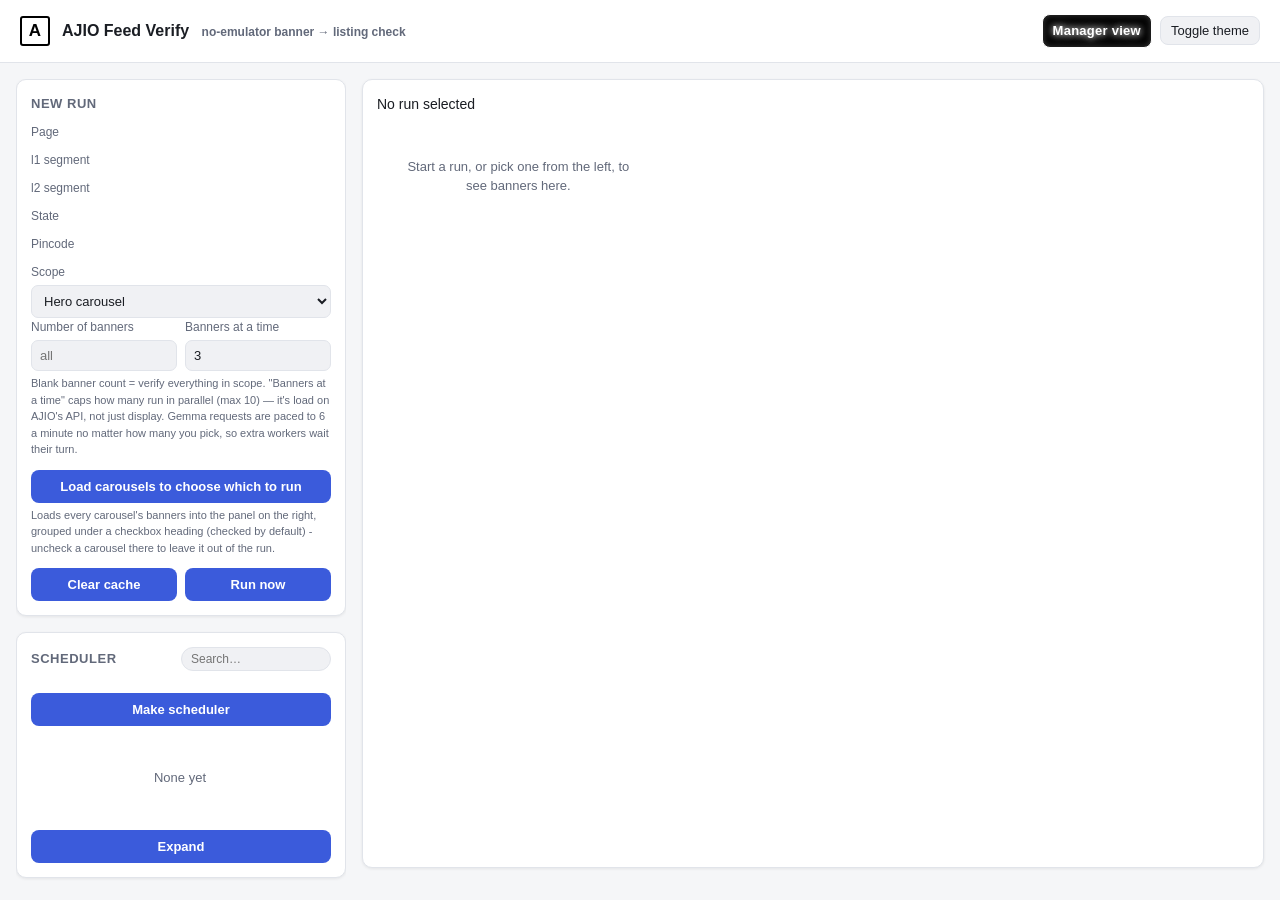
==== web/static/index.html @ 965ff5a1 "Second ponytail audit: drop selenium from requirements, finished-phase commands, unused JS and CSS" ====
<!doctype html>
<html lang="en">
<head>
<meta charset="utf-8">
<meta name="viewport" content="width=device-width, initial-scale=1">
<title>AJIO Feed Verify</title>
<link rel="icon" href="data:image/svg+xml,%3Csvg xmlns='http://www.w3.org/2000/svg' viewBox='0 0 32 32'%3E%3Crect x='1.5' y='1.5' width='29' height='29' fill='%23fff' stroke='%23000' stroke-width='3'/%3E%3Cpath d='M9 24 16 7l7 17M11.6 18.5h8.8' stroke='%23000' stroke-width='3' fill='none' stroke-linecap='square' stroke-linejoin='miter'/%3E%3C/svg%3E">
<style>
  :root {
    --bg: #f5f6f8; --surface: #ffffff; --surface-2: #f0f1f4; --border: #e1e4ea;
    --text: #1a1d23; --text-dim: #62697a; --accent: #3b5bdb; --accent-text: #ffffff;
    --pass-bg: #e6f6ea; --pass-border: #2f9e44; --pass-text: #1b7a2e;
    --fail-bg: #fdecec; --fail-border: #e03131; --fail-text: #c92a2a;
    --skipped-bg: #e7f5ff; --skipped-border: #339af0; --skipped-text: #1c7ed6;
    --inconclusive-bg: #fff9db; --inconclusive-border: #f08c00; --inconclusive-text: #966200;
    --pending-bg: #f1f3f5; --pending-border: #adb5bd; --pending-text: #495057;
    --processing-bg: #f2effc; --processing-border: #7048e8; --processing-text: #5f3dc4;
    --unavailable-bg: #eceff3; --unavailable-border: #7b8794; --unavailable-text: #3e4c59;   /* AJIO / the network didn't answer */
    --done-bg: #edf1ff; --done-border: #3b5bdb; --done-text: #364fc7;   /* a finished run: the same blue as the main buttons */
    --shadow: 0 1px 3px rgba(20,22,26,0.08);
  }
  @media (prefers-color-scheme: dark) {
    :root:not([data-theme="light"]) {
      color-scheme: dark;
      --bg: #14161a; --surface: #1b1e24; --surface-2: #22252c; --border: #2b2f38;
      --text: #e8eaed; --text-dim: #9aa1ad; --accent: #7c9eff; --accent-text: #0f1117;
      --pass-bg: rgba(47,158,68,0.16); --pass-border: #51cf66; --pass-text: #8ce99a;
      --fail-bg: rgba(224,49,49,0.16); --fail-border: #ff6b6b; --fail-text: #ffa8a8;
      --skipped-bg: rgba(51,154,240,0.16); --skipped-border: #4dabf7; --skipped-text: #a5d8ff;
      --inconclusive-bg: rgba(240,140,0,0.16); --inconclusive-border: #ffd43b; --inconclusive-text: #ffe066;
      --pending-bg: rgba(173,181,189,0.10); --pending-border: #4b5158; --pending-text: #ced4da;
      --processing-bg: rgba(112,72,232,0.18); --processing-border: #9775fa; --processing-text: #d0bfff;
      --unavailable-bg: rgba(138,150,163,0.16); --unavailable-border: #8a96a3; --unavailable-text: #c5ccd3;
      --done-bg: rgba(124,158,255,0.16); --done-border: #7c9eff; --done-text: #a5b8ff;
      --shadow: 0 1px 3px rgba(0,0,0,0.4);
    }
  }
  :root[data-theme="dark"] {
    color-scheme: dark;
    --bg: #14161a; --surface: #1b1e24; --surface-2: #22252c; --border: #2b2f38;
    --text: #e8eaed; --text-dim: #9aa1ad; --accent: #7c9eff; --accent-text: #0f1117;
    --pass-bg: rgba(47,158,68,0.16); --pass-border: #51cf66; --pass-text: #8ce99a;
    --fail-bg: rgba(224,49,49,0.16); --fail-border: #ff6b6b; --fail-text: #ffa8a8;
    --skipped-bg: rgba(51,154,240,0.16); --skipped-border: #4dabf7; --skipped-text: #a5d8ff;
    --inconclusive-bg: rgba(240,140,0,0.16); --inconclusive-border: #ffd43b; --inconclusive-text: #ffe066;
    --pending-bg: rgba(173,181,189,0.10); --pending-border: #4b5158; --pending-text: #ced4da;
    --processing-bg: rgba(112,72,232,0.18); --processing-border: #9775fa; --processing-text: #d0bfff;
    --unavailable-bg: rgba(138,150,163,0.16); --unavailable-border: #8a96a3; --unavailable-text: #c5ccd3;
    --done-bg: rgba(124,158,255,0.16); --done-border: #7c9eff; --done-text: #a5b8ff;
    --shadow: 0 1px 3px rgba(0,0,0,0.4);
  }
  * { box-sizing: border-box; }
  html, body { height: 100%; }
  body {
    margin: 0; background: var(--bg); color: var(--text);
    font: 14px/1.5 -apple-system, "Segoe UI", Roboto, Helvetica, Arial, sans-serif;
    display: flex; flex-direction: column; overflow: hidden;
  }
  header {
    display: flex; align-items: center; justify-content: space-between;
    padding: 14px 20px; border-bottom: 1px solid var(--border); background: var(--surface);
    flex: none;
  }
  header h1 { font-size: 16px; margin: 0; font-weight: 600; }
  .logo-mark {
    width: 30px; height: 30px; display: grid; place-items: center; flex: none; background: #fff; color: #000;
    border: 2px solid #000; border-radius: 3px; font-weight: 800; font-size: 17px; line-height: 1;
  }
  header .sub { color: var(--text-dim); font-size: 12px; margin-left: 8px; }
  .theme-btn {
    border: 1px solid var(--border); background: var(--surface-2); color: var(--text);
    border-radius: 8px; padding: 6px 10px; cursor: pointer; font-size: 13px;
  }
  .mgr-btn {
    text-decoration: none; background: #000; color: #fff; font-weight: 600; letter-spacing: .02em;
    border: 1px solid #fff; border-radius: 8px;
    text-shadow: 0 0 6px rgba(255,255,255,.95), 0 0 14px rgba(255,255,255,.6);
    box-shadow: 0 0 6px rgba(255,255,255,.75), 0 0 16px rgba(255,255,255,.35), inset 0 0 6px rgba(255,255,255,.25);
    transition: box-shadow .2s, text-shadow .2s;
  }
  .mgr-btn:hover {
    text-shadow: 0 0 8px #fff, 0 0 20px #fff;
    box-shadow: 0 0 10px #fff, 0 0 26px rgba(255,255,255,.6), inset 0 0 10px rgba(255,255,255,.35);
  }
  .layout {
    display: grid; grid-template-columns: 330px 1fr; gap: 16px; padding: 16px;
    align-items: stretch; flex: 1 1 auto; min-height: 0;
  }
  .layout > .sidebar, .layout > .main-panel { overflow-y: auto; min-height: 0; }
  @media (max-width: 860px) {
    .layout { grid-template-columns: 1fr; }
    body { height: auto; overflow: visible; }
    .layout, .layout > .sidebar, .layout > .main-panel { overflow: visible; height: auto; }
  }
  .panel {
    background: var(--surface); border: 1px solid var(--border); border-radius: 10px;
    padding: 14px; margin-bottom: 16px; box-shadow: var(--shadow);
  }
  .panel h2 { font-size: 13px; text-transform: uppercase; letter-spacing: .04em; color: var(--text-dim); margin: 0 0 10px; }
  label { display: block; font-size: 12px; color: var(--text-dim); margin: 10px 0 4px; }
  label:first-child { margin-top: 0; }
  select, input[type=number], input[type=text], input[type=date] {
    width: 100%; padding: 7px 8px; border-radius: 7px; border: 1px solid var(--border);
    background: var(--surface-2); color: var(--text); font-size: 13px;
  }
  .row2 { display: grid; grid-template-columns: 1fr 1fr; gap: 8px; }
  .hint { font-size: 11px; color: var(--text-dim); margin-top: 4px; }
  button.primary {
    width: 100%; margin-top: 12px; padding: 9px; border: none; border-radius: 8px;
    background: var(--accent); color: var(--accent-text); font-weight: 600; font-size: 13px; cursor: pointer;
  }
  button.primary:disabled { opacity: .5; cursor: default; }
  button.secondary {
    padding: 6px 10px; border: 1px solid var(--border); background: var(--surface-2); color: var(--text);
    border-radius: 7px; font-size: 12px; cursor: pointer;
  }
  button.danger { color: var(--fail-text); }
  .sched-item {
    border: 1px solid var(--border); border-radius: 7px; padding: 4px 6px 4px 9px; margin-bottom: 5px; background: var(--surface-2);
  }
  .sched-item .name { font-weight: 600; font-size: 12px; min-width: 0; overflow: hidden; text-overflow: ellipsis; white-space: nowrap; }
  .sched-item .top { display: flex; justify-content: space-between; align-items: center; gap: 6px; }
  .sched-item .meta { font-size: 10.5px; color: var(--text-dim); margin: 0; }
  .sched-item .sched-x { border: none; background: none; color: var(--text-dim); font-size: 16px; line-height: 1; cursor: pointer; padding: 0 5px; border-radius: 5px; margin-left: auto; }
  .sched-item .sched-x:hover { color: var(--fail-text); background: var(--fail-bg); }
  /* Scheduler: the sidebar block, and the in-page sub-window that takes over the main panel */
  .sched-title { cursor: pointer; display: flex; align-items: center; gap: 8px; }
  .sched-head { display: flex; align-items: center; justify-content: space-between; gap: 10px; margin-bottom: 10px; }
  .sched-head h2 { margin: 0; white-space: nowrap; }
  #sched-search { flex: 1 1 0; min-width: 0; max-width: 150px; width: auto; padding: 4px 9px; border-radius: 999px; font-size: 12px; }
  .sched-title:hover { color: var(--text); }
  .alert-badge {
    background: var(--fail-border); color: #fff; border-radius: 999px; font-size: 10px; font-weight: 700;
    padding: 1px 7px; text-transform: none; letter-spacing: 0;
  }
  .sched-scroll { max-height: 250px; overflow-y: auto; margin-top: 12px; padding-right: 2px; }
  button.wide { width: 100%; margin-top: 10px; }
  button.primary.inline { width: auto; margin-top: 0; padding: 6px 12px; }
  .dot { width: 8px; height: 8px; border-radius: 50%; display: inline-block; background: var(--pending-border); flex: none; }
  .dot.on { background: var(--pass-border); }
  .chip { font-size: 10px; padding: 1px 7px; border-radius: 5px; text-transform: uppercase; font-weight: 600; white-space: nowrap; }
  .main-panel.sched-open > .main-head, .main-panel.sched-open > .filter-row, .main-panel.sched-open > .grid { display: none !important; }
  #scheduler-view { display: none; }
  .main-panel.sched-open > #scheduler-view { display: block; }
  .sv-head { display: flex; align-items: center; gap: 8px; margin-bottom: 14px; flex-wrap: wrap; }
  .sv-title { font-size: 16px; font-weight: 600; margin-right: auto; }
  .sv-section { margin-bottom: 20px; }
  .range-row { display: flex; align-items: center; gap: 8px; flex-wrap: wrap; margin: 0 0 12px; font-size: 12px; color: var(--text-dim); }
  .range-row input[type=date] { width: 150px; }
  .range-row label { margin: 0; }
  .sv-section h3 {
    font-size: 12px; text-transform: uppercase; letter-spacing: .04em; color: var(--text-dim);
    margin: 0 0 8px; display: flex; align-items: center; gap: 8px;
  }
  .sv-section h3 .right { margin-left: auto; display: flex; gap: 6px; text-transform: none; letter-spacing: 0; }
  .sv-cards { display: grid; grid-template-columns: repeat(auto-fill, minmax(330px, 1fr)); gap: 12px; }
  .sv-card { border: 1px solid var(--border); border-radius: 10px; background: var(--surface-2); padding: 12px 14px; }
  .sv-card .card-head { display: flex; justify-content: space-between; align-items: center; gap: 8px; }
  .sv-card .name { font-weight: 600; }
  .kv { display: grid; grid-template-columns: 118px 1fr; gap: 3px 10px; font-size: 12px; margin: 10px 0; }
  .kv dt { color: var(--text-dim); }
  .kv dd { margin: 0; word-break: break-word; }
  .sv-actions-row { display: flex; gap: 6px; flex-wrap: wrap; margin-top: 10px; }
  .alert-item {
    border: 1px solid var(--border); border-left: 4px solid var(--fail-border); border-radius: 8px;
    padding: 8px 10px; background: var(--surface-2); margin-bottom: 6px; font-size: 12px;
  }
  .alert-item { position: relative; padding-right: 34px; }
  .alert-x {
    position: absolute; top: 4px; right: 6px; border: none; background: none; color: var(--text-dim);
    font-size: 18px; line-height: 1; cursor: pointer; padding: 2px 6px; border-radius: 5px;
  }
  .alert-x:hover { color: var(--fail-text); background: var(--fail-bg); }
  .alert-item.read { border-left-color: var(--pending-border); opacity: .75; }
  .alert-item.test { border-left-color: var(--skipped-border); }
  .alert-item .t { font-weight: 600; }
  .alert-item .when { color: var(--text-dim); font-size: 11px; }
  .alert-item pre { margin: 4px 0 0; white-space: pre-wrap; font: inherit; color: var(--text-dim); }
  .sv-table { width: 100%; border-collapse: collapse; font-size: 12px; }
  .sv-table th, .sv-table td { text-align: left; padding: 6px 8px; border-bottom: 1px solid var(--border); vertical-align: top; }
  .sv-table th { color: var(--text-dim); font-weight: 600; }
  .form-grid { display: grid; grid-template-columns: repeat(auto-fill, minmax(230px, 1fr)); gap: 2px 16px; max-width: 900px; }
  .form-grid .full { grid-column: 1 / -1; }
  .form-grid > div { margin-bottom: 8px; }
  .checkline { display: flex; align-items: center; gap: 8px; margin: 10px 0 0; font-size: 13px; color: var(--text); cursor: pointer; }
  .chip-list { display: flex; gap: 6px; flex-wrap: wrap; }
  .x-chip {
    display: inline-flex; align-items: center; gap: 4px; background: var(--surface); border: 1px solid var(--border);
    border-radius: 999px; padding: 2px 4px 2px 10px; font-size: 12px;
  }
  .x-chip button { border: none; background: none; cursor: pointer; color: var(--text-dim); font-size: 14px; line-height: 1; padding: 0 4px; }
  .car-list { display: flex; flex-direction: column; gap: 2px; max-height: 320px; overflow-y: auto; border: 1px solid var(--border); border-radius: 8px; padding: 6px; }
  .car-row { display: flex; align-items: center; gap: 10px; padding: 4px 6px; border-radius: 6px; font-size: 12px; cursor: pointer; margin: 0; color: var(--text); }
  .car-row:hover { background: var(--surface-2); }
  .car-row img { width: 56px; height: 32px; object-fit: cover; border-radius: 4px; background: var(--surface-2); }
  .car-row .n { margin-left: auto; color: var(--text-dim); white-space: nowrap; }
  .run-list { display: flex; flex-direction: column; gap: 6px; max-height: 220px; overflow-y: auto; }
  .run-item {
    display: flex; justify-content: space-between; align-items: center; gap: 8px;
    padding: 7px 9px; border-radius: 7px; border: 1px solid var(--border); background: var(--surface-2);
    cursor: pointer; font-size: 12px;
  }
  .run-item.active { border-color: var(--accent); }
  .run-item .status { font-size: 10px; padding: 1px 6px; border-radius: 5px; text-transform: uppercase; }
  .run-item .dismiss {
    border: none; background: none; color: var(--text-dim); font-size: 14px; line-height: 1;
    cursor: pointer; padding: 2px 4px; border-radius: 4px; flex-shrink: 0;
  }
  .run-item .dismiss:hover { color: var(--fail-text); background: var(--fail-bg); }
  .status-running { background: var(--skipped-bg); color: var(--skipped-text); }
  .status-done { background: var(--pass-bg); color: var(--pass-text); }
  .status-failed { background: var(--fail-bg); color: var(--fail-text); }
  .status-cancelled { background: var(--pending-bg); color: var(--pending-text); }
  .status-skipped { background: var(--inconclusive-bg); color: var(--inconclusive-text); }
  .status-error { background: var(--fail-bg); color: var(--fail-text); }
  .main-head { display: flex; justify-content: space-between; align-items: center; margin-bottom: 12px; flex-wrap: wrap; gap: 8px; }
  .main-head .counts { display: flex; gap: 6px; flex-wrap: wrap; }
  .count-chip { font-size: 11px; padding: 3px 8px; border-radius: 999px; font-weight: 600; }
  .filter-row { display: flex; align-items: center; gap: 8px; flex-wrap: wrap; margin-bottom: 12px; }
  .filter-hint { font-size: 12px; color: var(--text-dim); }
  #status-filters .count-chip { cursor: pointer; opacity: .45; border: 2px solid transparent; }
  #status-filters .count-chip.active { opacity: 1; border-color: currentColor; }
  #carousel-filter { border: 1px solid var(--border); background: var(--surface-2); color: var(--text);
    border-radius: 8px; padding: 4px 8px; font-size: 12px; }
  .show-hidden-toggle { display: flex; align-items: center; gap: 5px; font-size: 12px; color: var(--text-dim); cursor: pointer; }
  .show-hidden-toggle input { cursor: pointer; }
  .grid {
    display: grid; grid-template-columns: repeat(auto-fill, minmax(220px, 1fr)); gap: 12px;
  }
  .card {
    border: 2px solid var(--border); border-radius: 10px; overflow: hidden; background: var(--surface);
    display: flex; flex-direction: column; transition: border-color .15s; position: relative;
  }
  .corner-tags {
    position: absolute; top: 6px; right: 6px; z-index: 2; display: flex; gap: 4px;
  }
  .corner-tags span {
    font-size: 10px; font-weight: 700; letter-spacing: .03em; padding: 2px 6px;
    border-radius: 5px; box-shadow: var(--shadow);
  }
  .mu-tag { background: var(--accent); color: var(--accent-text); }
  .hidden-tag { background: #6b7280; color: #ffffff; }
  .skip-btn {
    position: absolute; bottom: 6px; right: 6px; z-index: 3;
    font-size: 10px; padding: 3px 8px; border-radius: 5px; border: none; cursor: pointer;
    background: rgba(0,0,0,.65); color: #fff;
  }
  .skip-btn:hover { background: rgba(0,0,0,.8); }
  .skip-btn:disabled { opacity: .6; cursor: default; }
  /* what a banner in progress is doing right now (one or two words), bottom left of its card */
  .activity-tag {
    position: absolute; left: 8px; bottom: 8px; z-index: 3; display: inline-flex; align-items: center; gap: 6px;
    font-size: 11px; font-weight: 600; padding: 3px 10px 3px 8px; border-radius: 999px;
    background: var(--surface); color: var(--processing-text); border: 1px solid var(--processing-border);
    box-shadow: var(--shadow);
  }
  .activity-tag .dot-live {
    width: 7px; height: 7px; border-radius: 50%; background: var(--processing-border); animation: activity-blink 1s ease-in-out infinite;
  }
  @keyframes activity-blink { 0%, 100% { opacity: .25; } 50% { opacity: 1; } }
  .card.PROCESSING .body { padding-bottom: 40px; }
  .card.skip-requested { opacity: .5; filter: grayscale(85%); }
  .card.skip-requested .skip-btn { opacity: 1; filter: none; }
  .carousel-heading {
    grid-column: 1 / -1; padding: 8px 10px; margin-top: 6px; border-radius: 8px;
    background: var(--surface-2); border: 1px solid var(--border); font-size: 13px;
  }
  .carousel-heading:first-child { margin-top: 0; }
  .carousel-heading label { display: flex; align-items: center; gap: 8px; cursor: pointer; }
  .carousel-heading .count { color: var(--text-dim); font-weight: 400; margin-left: auto; }
  .carousel-bar { display: flex; align-items: center; gap: 8px; }
  .carousel-bar-btns { margin-left: auto; display: flex; gap: 6px; }
  .carousel-heading.unchecked { opacity: .5; }
  .preview-card .body { padding: 8px; gap: 4px; display: flex; flex-direction: column; }
  .card.PASS { border-color: var(--pass-border); background: var(--pass-bg); }
  .card.FAIL { border-color: var(--fail-border); background: var(--fail-bg); }
  .card.SKIPPED { border-color: var(--skipped-border); background: var(--skipped-bg); }
  .card.INCONCLUSIVE { border-color: var(--inconclusive-border); background: var(--inconclusive-bg); }
  .card.PENDING { border-color: var(--pending-border); background: var(--pending-bg); }
  .card.DONE { border-color: var(--done-border); background: var(--done-bg); }
  .card.UNAVAILABLE { border: 2px dashed var(--unavailable-border); background: var(--unavailable-bg); }
  .card.PROCESSING { border-color: var(--processing-border); background: var(--processing-bg); animation: processing-pulse 1.6s ease-in-out infinite; }
  @keyframes processing-pulse { 0%, 100% { box-shadow: 0 0 0 0 transparent; } 50% { box-shadow: 0 0 0 3px var(--processing-border); } }
  .card img {
    width: 100%; height: auto; cursor: zoom-in; display: block; background: var(--surface-2);
  }
  .card .body { padding: 8px 10px 10px; flex: 1; }
  .card .badge-row { display: flex; justify-content: space-between; align-items: center; margin-bottom: 6px; }
  .carousel-label { font-size: 11px; color: var(--text-dim); white-space: nowrap; }
  .card .result-badge { font-size: 10px; font-weight: 700; letter-spacing: .03em; text-transform: uppercase; }
  .card .result-badge.PASS { color: var(--pass-text); }
  .card .result-badge.FAIL { color: var(--fail-text); }
  .card .result-badge.SKIPPED { color: var(--skipped-text); }
  .card .result-badge.INCONCLUSIVE { color: var(--inconclusive-text); }
  .card .result-badge.PENDING { color: var(--pending-text); }
  .card .result-badge.PROCESSING { color: var(--processing-text); }
  .card .result-badge.DONE { color: var(--done-text); }
  .card .result-badge.UNAVAILABLE { color: var(--unavailable-text); }
  .card .alt { font-size: 12px; margin: 0 0 4px; }
  .card .dest { font-size: 11px; color: var(--text-dim); word-break: break-all; margin: 0 0 4px; }
  .card .dest a, #modal-detail dd a, .hotspot-block dd a { color: var(--accent); word-break: break-all; }
  .card .reason { font-size: 11px; color: var(--text-dim); margin-top: 6px; }
  .reason-label { font-weight: 700; color: var(--text); }
  .card .tags { display: flex; gap: 4px; flex-wrap: wrap; margin-top: 6px; }
  .card .retry-btn { margin-top: 8px; width: 100%; font-size: 11px; padding: 5px 8px; }
  .tag { font-size: 10px; background: var(--surface-2); border: 1px solid var(--border); padding: 1px 5px; border-radius: 5px; }
  .empty { color: var(--text-dim); font-size: 13px; padding: 30px; text-align: center; }
  #modal-overlay {
    position: fixed; inset: 0; background: rgba(0,0,0,.7); display: none; align-items: flex-start;
    justify-content: center; z-index: 100; padding: 30px; gap: 16px; overflow: auto;
  }
  #modal-overlay.open { display: flex; }
  #modal-main { display: flex; flex-direction: column; gap: 12px; flex: none; margin: auto 0; }
  #modal-img { max-width: min(78vw, 700px); max-height: 70vh; border-radius: 8px; display: block; }
  #modal-detail {
    background: var(--surface); color: var(--text); border-radius: 10px; padding: 14px 16px;
    max-width: min(78vw, 700px); max-height: 22vh; overflow-y: auto; font-size: 12px;
  }
  #modal-detail dt { color: var(--text-dim); margin-top: 6px; }
  #modal-detail dd { margin: 0 0 2px; }
  #modal-hotspots {
    display: flex; flex-direction: column; gap: 10px; max-height: calc(70vh + 22vh + 12px);
    overflow-y: auto; flex: none; margin: auto 0;
  }
  .hotspot-block {
    background: var(--surface); color: var(--text); border-radius: 10px; padding: 10px 12px;
    width: 240px; border: 2px solid var(--border);
  }
  .hotspot-block.PASS { border-color: var(--pass-border); }
  .hotspot-block.FAIL { border-color: var(--fail-border); }
  .hotspot-block.SKIPPED { border-color: var(--skipped-border); }
  .hotspot-block.INCONCLUSIVE { border-color: var(--inconclusive-border); }
  .hotspot-block.UNAVAILABLE { border-color: var(--unavailable-border); }
  .hotspot-block img { max-width: 100%; max-height: 130px; border-radius: 6px; display: block; margin-bottom: 6px; object-fit: cover; }
  .hotspot-block .hs-title { font-size: 11px; font-weight: 700; margin-bottom: 4px; }
  .hotspot-block dt { color: var(--text-dim); font-size: 10px; margin-top: 4px; }
  .hotspot-block dd { margin: 0 0 2px; font-size: 11px; word-break: break-word; }
  #modal-close {
    position: absolute; top: 18px; right: 24px; background: none; border: none; color: #fff;
    font-size: 26px; cursor: pointer; line-height: 1;
  }

  /* Multi-select widgets (l1 / l2 toggle buttons, state dropdown with checkmarks, pincode chips) */
  .tgl-group { display: flex; flex-wrap: wrap; gap: 6px; }
  .tgl {
    padding: 6px 12px; border-radius: 999px; border: 1px solid var(--border); background: var(--surface-2);
    color: var(--text); font-size: 12px; cursor: pointer;
  }
  .tgl:hover { border-color: var(--accent); }
  .tgl.on { background: var(--accent); border-color: var(--accent); color: var(--accent-text); font-weight: 600; }
  /* Page picker: colour says what kind of page it is (home black, premium gold, non-premium white); the ring + tick say it is chosen */
  .pg-group { display: flex; flex-direction: column; gap: 8px; }
  .pg-row { display: flex; flex-wrap: nowrap; gap: 4px; }   /* the sidebar is narrow: a row never wraps, its buttons just shrink */
  .pgb { flex: 1 1 auto; min-width: 0; white-space: nowrap; padding: 5px 5px; border-radius: 999px; border: 1px solid #000; font-size: 11px; font-weight: 600; cursor: pointer; }
  .pgb:hover { filter: brightness(.92); }
  .pgb.home { background: #000; color: #fff; }
  .pgb.premium { background: #d4af37; color: #000; }
  .pgb.standard { background: #fff; color: #000; }
  .pgb.on { box-shadow: 0 0 0 2px var(--surface), 0 0 0 4px var(--accent); }
  .pgb.on::before { content: "\2713"; margin-right: 2px; font-size: 10px; }
  .dim-axis { opacity: .4; pointer-events: none; }
  .ms { position: relative; }
  .ms-btn {
    width: 100%; display: flex; justify-content: space-between; align-items: center; gap: 8px; text-align: left;
    padding: 7px 8px; border-radius: 7px; border: 1px solid var(--border); background: var(--surface-2);
    color: var(--text); font-size: 13px; cursor: pointer;
  }
  .ms-btn .dim { color: var(--text-dim); }
  .ms-pop {
    position: absolute; z-index: 40; left: 0; right: 0; top: calc(100% + 4px); background: var(--surface);
    border: 1px solid var(--border); border-radius: 8px; box-shadow: 0 8px 24px rgba(0,0,0,.28); padding: 8px;
  }
  .ms-pop[hidden] { display: none; }
  .ms-list { max-height: 220px; overflow-y: auto; margin: 6px 0; }
  .ms-opt { display: flex; align-items: center; gap: 8px; padding: 5px 6px; border-radius: 6px; font-size: 12px; cursor: pointer; }
  .ms-opt:hover, .ms-opt.active { background: var(--surface-2); }
  .ms-opt .ck {
    width: 16px; height: 16px; border: 1px solid var(--border); border-radius: 4px; flex: none;
    display: inline-flex; align-items: center; justify-content: center; font-size: 12px; line-height: 1; color: transparent;
  }
  .ms-opt.sel .ck { background: var(--accent); border-color: var(--accent); color: var(--accent-text); }
  .ms-empty { padding: 8px 6px; font-size: 12px; color: var(--text-dim); }
  .ms-foot { display: flex; align-items: center; gap: 6px; }
  .ms-foot .ms-count { margin-right: auto; font-size: 11px; color: var(--text-dim); }
  .ms-chips { margin-top: 6px; }
  .tag-input {
    display: flex; flex-wrap: wrap; gap: 6px; align-items: center; padding: 5px 6px; cursor: text;
    border: 1px solid var(--border); border-radius: 7px; background: var(--surface-2);
  }
  .tag-input:focus-within { border-color: var(--accent); }
  .tag-input input[type=text] { flex: 1 1 120px; width: auto; min-width: 120px; border: none; background: transparent; padding: 3px 2px; outline: none; }
  .pin-msg { color: var(--fail-text); }
  .combo-hint { font-size: 12px; margin-top: 8px; color: var(--text-dim); }
  .combo-hint.over { color: var(--fail-text); font-weight: 600; }
  #flash { position: fixed; right: 18px; bottom: 18px; display: flex; flex-direction: column; gap: 8px; z-index: 200; }
  .flash-item {
    background: var(--text); color: var(--bg); padding: 9px 14px; border-radius: 8px; font-size: 13px;
    max-width: 380px; box-shadow: 0 4px 14px rgba(0,0,0,.35);
  }

  /* Scheduler pages: schedule cards and run cards reuse the banner .card look */
  .sched-item { cursor: pointer; }
  .sched-item:hover { border-color: var(--accent); }
  .sv-cards .card { cursor: pointer; }
  .sv-cards .card:hover { box-shadow: 0 0 0 2px var(--accent); }
  .sv-cards .card .name { font-weight: 600; font-size: 14px; }
  .sv-cards .card .sv-actions-row { margin-top: 10px; }
  .unread-tag { background: var(--fail-border); color: #fff; }
  .fchip {
    font-size: 12px; padding: 4px 11px; border-radius: 999px; border: 1px solid var(--border); background: var(--surface-2);
    color: var(--text); cursor: pointer;
  }
  .fchip.on { background: var(--accent); border-color: var(--accent); color: var(--accent-text); font-weight: 600; }
  .sv-summary { display: flex; flex-wrap: wrap; gap: 6px 16px; font-size: 12px; color: var(--text-dim); margin-bottom: 14px; }
  .sv-summary b { color: var(--text); }
  details.sv-section > summary { cursor: pointer; font-size: 12px; text-transform: uppercase; letter-spacing: .04em; color: var(--text-dim); margin-bottom: 8px; }
  .fire-heading {
    display: flex; align-items: center; gap: 10px; flex-wrap: wrap; margin: 16px 0 8px; padding: 6px 10px;
    border-radius: 8px; background: var(--surface-2); border: 1px solid var(--border); font-size: 12px;
  }
  .fire-heading .n { color: var(--text-dim); margin-left: auto; }
  .sv-cards + .fire-heading { margin-top: 18px; }
  .tally { display: flex; gap: 4px; flex-wrap: wrap; margin: 6px 0; align-items: center; }
  .tags { display: flex; gap: 4px; flex-wrap: wrap; align-items: center; }
  .sched-card .tags, .run-card .tags { margin-top: 4px; }
  .start-row { display: flex; align-items: center; gap: 8px; flex-wrap: wrap; }
  .start-row input[type=date] { width: 160px; }
  .start-row input[type=text] { width: 54px; text-align: center; }
  .start-row select { width: 72px; }
  .back-btn { margin-right: 8px; }
</style>
</head>
<body>
<header>
  <div style="display:flex;align-items:center;gap:12px"><span class="logo-mark" aria-hidden="true">A</span><h1>AJIO Feed Verify <span class="sub">no-emulator banner &rarr; listing check</span></h1></div>
  <div style="display:flex;gap:8px;align-items:center">
    <a class="theme-btn mgr-btn" href="/manager/" title="The newer view of the same data">Manager view</a>
    <button class="theme-btn" id="theme-toggle">Toggle theme</button>
  </div>
</header>

<div class="layout">
  <div class="sidebar">
    <div class="panel">
      <h2>New run</h2>
      <label>Page</label>
      <div id="run-page"></div>
      <label>l1 segment</label>
      <div id="run-l1"></div>
      <label>l2 segment</label>
      <div id="run-l2"></div>

      <label>State</label>
      <div id="run-state"></div>

      <label>Pincode</label>
      <div id="run-pincode"></div>
      <div class="combo-hint" id="run-combos"></div>

      <label for="scope">Scope</label>
      <select id="scope">
        <option value="hero">Hero carousel</option>
        <option value="all">All banners on the feed</option>
      </select>

      <div class="row2">
        <div>
          <label for="limit">Number of banners</label>
          <input type="number" id="limit" min="1" placeholder="all">
        </div>
        <div>
          <label for="workers">Banners at a time</label>
          <input type="number" id="workers" min="1" max="10" value="3">
        </div>
      </div>
      <div class="hint">Blank banner count = verify everything in scope. "Banners at a time" caps how many run in parallel (max 10) — it's load on AJIO's API, not just display. Gemma requests are paced to 6 a minute no matter how many you pick, so extra workers wait their turn.</div>

      <button class="primary" id="load-carousels-btn">Load carousels to choose which to run</button>
      <div class="hint">Loads every carousel's banners into the panel on the right, grouped under a checkbox heading (checked by default) - uncheck a carousel there to leave it out of the run.</div>

      <div class="row2">
        <button class="primary" id="clear-cache-btn">Clear cache</button>
        <button class="primary" id="run-btn">Run now</button>
      </div>
    </div>

    <div class="panel" id="scheduler-panel">
      <div class="sched-head">
        <h2 class="sched-title" id="sched-open" role="button" tabindex="0" title="Open the scheduler in the main window">
          Scheduler <span class="alert-badge" id="sched-alert-badge" style="display:none"></span>
        </h2>
        <input type="text" id="sched-search" placeholder="Search…" autocomplete="off" spellcheck="false"
               aria-label="Search schedulers" title="Filter the list by name, l1/l2, state, pincode or status">
      </div>
      <button class="primary" id="sched-make-btn">Make scheduler</button>
      <div class="sched-scroll" id="sched-list"><div class="empty">None yet</div></div>
      <button class="primary" id="sched-expand-btn">Expand</button>
    </div>

    <div class="panel">
      <h2>Recent runs</h2>
      <div class="run-list" id="run-list"><div class="empty">None yet</div></div>
    </div>
  </div>

  <div class="panel main-panel">
    <div class="main-head">
      <button class="secondary back-btn" id="back-runs-btn" style="display:none">&larr; All runs</button>
      <button class="secondary back-btn" id="back-sched-btn" style="display:none"></button>
      <div id="run-title">No run selected</div>
      <div class="counts" id="run-counts"></div>
      <button class="secondary" id="export-btn" style="display:none" disabled>Download Excel</button>
      <button class="secondary danger" id="cancel-btn" style="display:none">Cancel run</button>
    </div>
    <div class="filter-row" id="filter-row" style="display:none">
      <span class="filter-hint">Filter:</span>
      <div class="counts" id="status-filters"></div>
      <select id="carousel-filter"><option value="">All carousels</option></select>
      <button class="secondary" id="clear-filters-btn" style="display:none">Clear filters</button>
      <label class="show-hidden-toggle">
        <input type="checkbox" id="show-hidden-toggle">
        Show hidden / out-of-schedule banners
      </label>
    </div>
    <div class="grid" id="grid"><div class="empty">Start a run, or pick one from the left, to see banners here.</div></div>

    <div id="scheduler-view">
      <div class="sv-head">
        <div class="sv-title" id="sv-title">Scheduler</div>
        <div id="sv-actions" style="display:flex;gap:6px;flex-wrap:wrap"></div>
        <button class="secondary" id="sv-close">Close</button>
      </div>
      <div id="sv-body"></div>
    </div>
  </div>
</div>

<div id="modal-overlay">
  <button id="modal-close">&times;</button>
  <div id="modal-main">
    <img id="modal-img" alt="">
    <dl id="modal-detail"></dl>
  </div>
  <div id="modal-hotspots"></div>
</div>

<script>
const API = "";
let meta = null;
let currentRunId = null;
let currentBanners = new Map();
let statusFilter = new Set();   // empty = no status filter (show all)
let carouselFilter = "";        // "" = no carousel filter (show all)
let showHidden = false;         // false = banners the CMS marked hidden, or outside their schedule window at fetch time, stay out of the grid
let evtSource = null;
let pickerShowing = false;      // true while the main panel shows the list of runs to choose from (nothing selected)
let lastRuns = [];              // the last GET /api/runs, for that list
// PASS keeps the bare "P" (most common, shortest); PENDING/PROCESSING get 2 letters instead since
// they'd otherwise collide with it and with each other.
const STATUS_ABBR = { PASS: "P", FAIL: "F", SKIPPED: "S", INCONCLUSIVE: "I", UNAVAILABLE: "U", PROCESSING: "Pr", PENDING: "Pe" };
// FAIL and INCONCLUSIVE both mean the same thing to a viewer: this one wasn't auto-resolved, a
// human needs to look. Spelled out wherever the full status is shown (not in the compact sidebar
// tally, which uses STATUS_ABBR instead).
const STATUS_LABEL = {
  FAIL: "FAIL - human verification needed",
  UNAVAILABLE: "UNAVAILABLE - not a banner problem",
  INCONCLUSIVE: "INCONCLUSIVE - human verification needed",
};
function statusLabel(status) { return STATUS_LABEL[status] || status; }

// A banner still cycling through automatic retries is sent over as result="PROCESSING" with
// try_number/max_tries attached (see web/runner.py's run_view) - show which attempt it's on instead
// of a bare "PROCESSING" that gives no sense of progress or of the retry_pause gaps between rounds.
function processingLabel(b) {
  return b.result === "PROCESSING" && b.max_tries ? `PROCESSING ${b.try_number}/${b.max_tries} TRIES` : statusLabel(b.result);
}

// ---- theme ----------------------------------------------------------------
function applyTheme(t) {
  if (t) document.documentElement.setAttribute("data-theme", t);
  else document.documentElement.removeAttribute("data-theme");
}
(function initTheme() {
  let saved = null;
  try { saved = localStorage.getItem("theme"); } catch (e) {}
  applyTheme(saved);
})();
document.getElementById("theme-toggle").addEventListener("click", () => {
  const cur = document.documentElement.getAttribute("data-theme") ||
    (window.matchMedia("(prefers-color-scheme: dark)").matches ? "dark" : "light");
  const next = cur === "dark" ? "light" : "dark";
  applyTheme(next);
  try { localStorage.setItem("theme", next); } catch (e) {}
});

// ---- helpers ----------------------------------------------------------------
async function api(path, opts) {
  const res = await fetch(API + path, opts);
  if (!res.ok) throw new Error((await res.text()) || res.statusText);
  return res.status === 204 ? null : res.json();
}
function fmtTime(iso) {
  if (!iso) return "";
  try { return new Date(iso).toLocaleString(); } catch (e) { return iso; }
}

// ---- multi-select widgets ----------------------------------------------------------------
// l1 / l2 are toggle buttons, state is a dropdown with checkmarks, pincode is a type-and-Enter chip box.
// Each takes an element to fill, returns { get, set }, and calls onChange after a user edit. The New run
// panel and the scheduler form build the same four through makeAxes below.
function wEsc(s) {
  return String(s).replace(/[&<>"']/g, c => ({ "&": "&amp;", "<": "&lt;", ">": "&gt;", '"': "&quot;", "'": "&#39;" }[c]));
}

function makeToggleGroup(root, options, selected, onChange) {
  let chosen = [];
  root.className = "tgl-group";
  root.setAttribute("role", "group");
  root.innerHTML = options.map(o => `<button type="button" class="tgl" data-v="${wEsc(o)}">${wEsc(o)}</button>`).join("");
  const buttons = [...root.querySelectorAll(".tgl")];
  function paint() {
    for (const b of buttons) {
      const on = chosen.includes(b.dataset.v);
      b.classList.toggle("on", on);
      b.setAttribute("aria-pressed", on);
    }
  }
  function set(list) {
    chosen = options.filter(o => list.includes(o));
    if (!chosen.length && options.length) chosen = [options[0]];   // never empty: there's no sensible run with no l1/l2
    paint();
  }
  root.addEventListener("click", ev => {
    const b = ev.target.closest(".tgl");
    if (!b) return;
    const v = b.dataset.v;
    if (chosen.includes(v)) {
      if (chosen.length === 1) return;                              // keep at least one
      chosen = chosen.filter(x => x !== v);
    } else {
      chosen = options.filter(o => o === v || chosen.includes(o));
    }
    paint();
    if (onChange) onChange();
  });
  set(selected);
  return { get: () => chosen.slice(), set };
}

// The page picker: one button per app page, home + premium pages on the first line, non-premium under them.
// Like the l1/l2 buttons it is multi-select and never empty.
function makePageGroup(root, options, selected, onChange) {
  let chosen = [];
  const btn = o => `<button type="button" class="pgb ${wEsc(o.tier)}" data-v="${wEsc(o.id)}">${wEsc(o.label)}</button>`;
  root.className = "pg-group";
  root.setAttribute("role", "group");
  root.innerHTML = `<div class="pg-row">${options.filter(o => o.tier !== "standard").map(btn).join("")}</div>` +
                   `<div class="pg-row">${options.filter(o => o.tier === "standard").map(btn).join("")}</div>`;
  const ids = options.map(o => o.id);
  const buttons = [...root.querySelectorAll(".pgb")];
  function paint() {
    for (const b of buttons) {
      const on = chosen.includes(b.dataset.v);
      b.classList.toggle("on", on);
      b.setAttribute("aria-pressed", on);
    }
  }
  function set(list) {
    chosen = ids.filter(id => list.includes(id));
    if (!chosen.length && ids.length) chosen = [ids[0]];
    paint();
  }
  root.addEventListener("click", ev => {
    const b = ev.target.closest(".pgb");
    if (!b) return;
    const v = b.dataset.v;
    if (chosen.includes(v)) {
      if (chosen.length === 1) return;
      chosen = chosen.filter(x => x !== v);
    } else {
      chosen = ids.filter(id => id === v || chosen.includes(id));
    }
    paint();
    if (onChange) onChange();
  });
  set(selected);
  return { get: () => chosen.slice(), set };
}

function pageLabel(id) {
  const p = ((typeof meta !== "undefined" && meta && meta.page_options) || []).find(x => x.id === id);
  return p ? p.label : id;
}
// What a run (or a schedule) checks, in words: the l1/l2 feed for home, the page's name for any other page.
function runWhat(r) { return (r.page || "home") === "home" ? `${r.l1}/${r.l2}` : pageLabel(r.page); }

const openPickers = new Set();
document.addEventListener("mousedown", ev => { for (const p of [...openPickers]) if (!p.root.contains(ev.target)) p.close(); });

function makeStatePicker(root, options, selected, onChange, defaultValue) {
  let chosen = [];
  let query = "";
  let active = 0;
  root.className = "ms";
  root.innerHTML = `
    <button type="button" class="ms-btn" aria-haspopup="listbox" aria-expanded="false"><span class="ms-label"></span><span>&#9662;</span></button>
    <div class="ms-pop" hidden>
      <input type="text" class="ms-search" placeholder="Type to filter…" autocomplete="off" aria-label="Filter states">
      <div class="ms-list" role="listbox" aria-multiselectable="true"></div>
      <div class="ms-foot"><span class="ms-count"></span>
        <button type="button" class="secondary ms-clear">Clear</button><button type="button" class="secondary ms-done">Done</button></div>
    </div>
    <div class="chip-list ms-chips"></div>`;
  const btn = root.querySelector(".ms-btn"), pop = root.querySelector(".ms-pop"), search = root.querySelector(".ms-search");
  const list = root.querySelector(".ms-list"), chips = root.querySelector(".ms-chips");
  const self = { root, close };

  const visible = () => options.filter(o => o.toLowerCase().includes(query));
  function paint() {
    const label = root.querySelector(".ms-label");
    label.innerHTML = chosen.length === 0 ? `<span class="dim">Select states… (blank = ${wEsc(defaultValue)})</span>`
      : chosen.length === 1 ? wEsc(chosen[0]) : `${chosen.length} states selected`;
    chips.innerHTML = chosen.map(v => `<span class="x-chip">${wEsc(v)}<button type="button" data-remove="${wEsc(v)}" title="Remove">&times;</button></span>`).join("");
    root.querySelector(".ms-count").textContent = `${chosen.length} selected`;
    const rows = visible();
    if (active >= rows.length) active = Math.max(0, rows.length - 1);
    list.innerHTML = rows.length ? rows.map((o, i) => `
      <div class="ms-opt${chosen.includes(o) ? " sel" : ""}${i === active ? " active" : ""}" role="option" aria-selected="${chosen.includes(o)}" data-v="${wEsc(o)}">
        <span class="ck">&#10003;</span><span>${wEsc(o)}</span></div>`).join("") : '<div class="ms-empty">No state matches.</div>';
  }
  function toggle(v) {
    chosen = chosen.includes(v) ? chosen.filter(x => x !== v) : [...chosen, v];
    paint();
    if (onChange) onChange();
  }
  function open() {
    pop.hidden = false;
    btn.setAttribute("aria-expanded", "true");
    openPickers.add(self);
    query = ""; search.value = ""; active = 0;
    paint();
    search.focus();
  }
  function close() {
    pop.hidden = true;
    btn.setAttribute("aria-expanded", "false");
    openPickers.delete(self);
  }
  btn.addEventListener("click", () => (pop.hidden ? open() : close()));
  search.addEventListener("input", () => { query = search.value.trim().toLowerCase(); active = 0; paint(); });
  search.addEventListener("keydown", ev => {
    const rows = visible();
    if (ev.key === "ArrowDown") { ev.preventDefault(); active = Math.min(rows.length - 1, active + 1); paint(); }
    else if (ev.key === "ArrowUp") { ev.preventDefault(); active = Math.max(0, active - 1); paint(); }
    else if (ev.key === "Enter") { ev.preventDefault(); if (rows[active]) toggle(rows[active]); }
    else if (ev.key === "Escape") { ev.preventDefault(); close(); btn.focus(); }
    const el = list.querySelector(".ms-opt.active");
    if (el) el.scrollIntoView({ block: "nearest" });
  });
  list.addEventListener("mousedown", ev => ev.preventDefault());        // keep the typing focus in the search box
  list.addEventListener("click", ev => { const o = ev.target.closest(".ms-opt"); if (o) toggle(o.dataset.v); });
  root.querySelector(".ms-clear").addEventListener("click", () => { chosen = []; paint(); if (onChange) onChange(); });
  root.querySelector(".ms-done").addEventListener("click", () => { close(); btn.focus(); });
  chips.addEventListener("click", ev => {
    const b = ev.target.closest("[data-remove]");
    if (b) toggle(b.dataset.remove);
  });
  function set(values) { chosen = values.filter(v => options.includes(v)); paint(); }
  set(selected);
  return { get: () => chosen.slice(), set };
}

function makePincodeInput(root, selected, onChange) {
  let chosen = [];
  root.innerHTML = `<div class="tag-input"><input type="text" inputmode="numeric" autocomplete="off" placeholder="Type a pincode, press Enter" aria-label="Add a pincode"></div>
    <div class="hint pin-msg" style="display:none"></div>`;
  const box = root.querySelector(".tag-input"), input = root.querySelector("input"), msg = root.querySelector(".pin-msg");
  function paint() {
    box.querySelectorAll(".x-chip").forEach(c => c.remove());
    for (const v of chosen) {
      const chip = document.createElement("span");
      chip.className = "x-chip";
      chip.innerHTML = `${wEsc(v)}<button type="button" title="Remove" aria-label="Remove ${wEsc(v)}">&times;</button>`;
      chip.querySelector("button").addEventListener("click", ev => {
        ev.stopPropagation();
        chosen = chosen.filter(x => x !== v);
        paint();
        if (onChange) onChange();
      });
      box.insertBefore(chip, input);
    }
  }
  function say(text) { msg.textContent = text; msg.style.display = text ? "" : "none"; }
  // Adds every valid 6-digit token in the box; whatever isn't valid stays in the box with a message.
  function commit() {
    const tokens = input.value.split(/[\s,;]+/).filter(Boolean);
    const bad = [];
    let added = false;
    for (const t of tokens) {
      if (!/^\d{6}$/.test(t)) bad.push(t);
      else if (!chosen.includes(t)) { chosen.push(t); added = true; }
    }
    input.value = bad.join(" ");
    say(bad.length ? `${bad.map(b => `"${b}"`).join(", ")} ${bad.length === 1 ? "isn't" : "aren't"} a 6-digit pincode.` : "");
    if (added) { paint(); if (onChange) onChange(); }
  }
  input.addEventListener("input", () => { input.value = input.value.replace(/[^\d,;\s]/g, ""); say(""); });
  input.addEventListener("keydown", ev => {
    if (ev.key === "Enter" || ev.key === ",") { ev.preventDefault(); commit(); }
    else if (ev.key === "Backspace" && !input.value && chosen.length) { chosen.pop(); paint(); if (onChange) onChange(); }
  });
  box.addEventListener("click", () => input.focus());
  chosen = [...new Set(selected)];
  paint();
  return {
    get() { commit(); return chosen.slice(); },       // a pincode typed but not Enter-ed yet still counts
    pending: () => input.value.trim(),                // ...unless it isn't a valid one: that stays in the box
    set(values) { chosen = [...new Set(values)]; input.value = ""; say(""); paint(); },
  };
}

// The four selections together. els = { l1, l2, state, pincode, summary } (elements to fill); initial =
// { l1s, l2s, states, pincodes }. read() gives the lists to send - an empty state/pincode means the default,
// exactly as the server treats it - and the summary line says how many runs that adds up to.
function makeAxes(els, initial, onChange) {
  const changed = () => { paintSummary(); if (onChange) onChange(); };
  const pages = makePageGroup(els.page, meta.page_options, initial.pages || ["home"], changed);
  const l1 = makeToggleGroup(els.l1, meta.l1_options, initial.l1s, changed);
  const l2 = makeToggleGroup(els.l2, meta.l2_options, initial.l2s, changed);
  const state = makeStatePicker(els.state, meta.state_options, initial.states, changed, meta.default_state);
  const pin = makePincodeInput(els.pincode, initial.pincodes, changed);
  function read() {
    const s = state.get(), p = pin.get();
    return { pages: pages.get(), l1s: l1.get(), l2s: l2.get(), states: s.length ? s : [meta.default_state], pincodes: p.length ? p : [meta.default_pincode] };
  }
  // only the home page depends on l1/l2; every other page is one run per state x pincode
  function count() {
    const v = read();
    const perPlace = v.pages.reduce((n, p) => n + (p === "home" ? v.l1s.length * v.l2s.length : 1), 0);
    return perPlace * v.states.length * v.pincodes.length;
  }
  function paintSummary() {
    const v = read(), n = count();
    const over = n > meta.max_combos;
    const homeOn = v.pages.includes("home"), others = v.pages.length - (homeOn ? 1 : 0);
    for (const el of [els.l1, els.l2]) {                         // l1 / l2 mean nothing without the home page
      el.classList.toggle("dim-axis", !homeOn);
      const lb = el.previousElementSibling;
      if (lb && lb.tagName === "LABEL") lb.classList.toggle("dim-axis", !homeOn);
    }
    const what = [homeOn ? `Home: ${v.l1s.length} l1 × ${v.l2s.length} l2` : null, others ? `${others} other page${others === 1 ? "" : "s"}` : null].filter(Boolean).join(" + ");
    els.summary.className = "combo-hint" + (over ? " over" : "");
    els.summary.textContent = n === 1 ? "" :
      `(${what}) × ${v.states.length} state${v.states.length === 1 ? "" : "s"} × ${v.pincodes.length} pincode${v.pincodes.length === 1 ? "" : "s"} = ${n} runs` +
      (over ? ` - over the limit of ${meta.max_combos}, narrow it down` : ", one after another");
  }
  // Something to fix before this can be used: a half-typed pincode left in the box would otherwise be dropped
  // and the run would quietly use the default pincode instead.
  function problem() {
    pin.get();
    const p = pin.pending();
    return p ? `"${p}" in the pincode box isn't a 6-digit pincode - fix or clear it first.` : "";
  }
  paintSummary();
  return {
    read, count, problem, over: () => count() > meta.max_combos,
    set(v) { pages.set(v.pages || ["home"]); l1.set(v.l1s); l2.set(v.l2s); state.set(v.states); pin.set(v.pincodes); paintSummary(); },
  };
}

// A small non-blocking notice, bottom right.
function flash(text, ms = 7000) {
  let box = document.getElementById("flash");
  if (!box) { box = document.createElement("div"); box.id = "flash"; document.body.appendChild(box); }
  const el = document.createElement("div");
  el.className = "flash-item";
  el.textContent = text;
  box.appendChild(el);
  setTimeout(() => el.remove(), ms);
}

// ---- meta / controls ----------------------------------------------------------------
let runAxes = null;   // the New run panel's l1 / l2 / state / pincode widgets

function updateRunButton() {
  document.getElementById("run-btn").disabled = !runAxes || runAxes.over();
}

async function loadMeta() {
  meta = await api("/api/meta");
  runAxes = makeAxes(
    { page: document.getElementById("run-page"), l1: document.getElementById("run-l1"), l2: document.getElementById("run-l2"), state: document.getElementById("run-state"),
      pincode: document.getElementById("run-pincode"), summary: document.getElementById("run-combos") },
    { pages: ["home"], l1s: [meta.l1_options[0]], l2s: [meta.l2_options[0]], states: [meta.default_state], pincodes: [meta.default_pincode] },
    updateRunButton);
}

// ---- runs ----------------------------------------------------------------
function currentSettings() {
  const limitVal = document.getElementById("limit").value;
  // Carousels unchecked in a loaded preview (see loadCarouselPreview) - by the CMS section's own id, which
  // stays right across the several l1/l2 feeds a multi-select run covers and when the feed's order shifts.
  // Empty when no preview is showing, so "Run now" without one still runs everything, as before.
  const excluded = new Set();
  document.querySelectorAll("#grid .carousel-check:not(:checked)").forEach(cb => {
    const row = previewRows.find(r => r.section_index === parseInt(cb.dataset.sectionIndex, 10));
    if (row && row.section_id) excluded.add(row.section_id);
  });
  return {
    ...runAxes.read(),
    scope: document.getElementById("scope").value,
    banner_limit: limitVal ? parseInt(limitVal, 10) : null,
    workers: Math.max(1, Math.min(meta.max_workers, parseInt(document.getElementById("workers").value || "3", 10))),
    excluded_sections: [...excluded],
  };
}

function previewCardHtml(b) {
  const isMultiLink = (b.total_links || 0) > 1;
  const tags = [
    isMultiLink ? '<span class="mu-tag" title="Multiple links in this banner">MU</span>' : "",
    b.hidden ? `<span class="hidden-tag" title="${hiddenReasonText(b.hidden_reason).replace(/"/g,'&quot;')}">H</span>` : "",
  ].join("");
  return `
    ${tags ? `<div class="corner-tags">${tags}</div>` : ""}
    <img src="${b.image_url || ''}" loading="lazy" alt="${(b.alt_text || '').replace(/"/g,'&quot;')}">
    <div class="body">
      <p class="alt">${b.alt_text || "(no alt text)"}</p>
      <p class="dest">${linkHtml(b.destination_raw)}</p>
    </div>`;
}

// Loads every banner in scope (no verification, just the feed) and lays them out in the main grid
// grouped under a checkbox heading per carousel - unchecking one hides its banners immediately (the
// filter the user asked for) and, separately, excludes that carousel from the run when "Run now" is
// clicked (see currentSettings). Reuses #grid/#run-title rather than a separate area so this behaves
// like any other thing shown there - picking a real run from the sidebar naturally replaces it.
let previewRows = [];   // the last carousel preview's rows - the scheduler form copies exclusions from these
async function loadCarouselPreview() {
  const btn = document.getElementById("load-carousels-btn");
  const settings = currentSettings();
  // one feed can be previewed at a time: with several l1/l2 selected, the first of each
  const l1 = settings.l1s[0], l2 = settings.l2s[0], scope = settings.scope, page = settings.pages[0];
  const several = settings.pages.length > 1 || (page === "home" && (settings.l1s.length > 1 || settings.l2s.length > 1));
  btn.disabled = true;
  btn.textContent = "Loading…";
  closeScheduler();
  try {
    const rows = await api(`/api/feed-preview?l1=${encodeURIComponent(l1)}&l2=${encodeURIComponent(l2)}&scope=${encodeURIComponent(scope)}&page=${encodeURIComponent(page)}`);
    previewRows = rows;
    currentRunId = null;
    pickerShowing = false;
    setBackButton(null);
    setRunsBack(true);
    if (evtSource) { evtSource.close(); evtSource = null; }
    document.querySelectorAll(".run-item").forEach(el => el.classList.remove("active"));
    document.getElementById("run-title").textContent = `Preview: ${runWhat({ page, l1, l2 })}${several ? " (first of your selection)" : ""} · ${scope} — uncheck a carousel to leave it out, then Run now`;
    document.getElementById("run-counts").textContent = `${rows.length} banner${rows.length === 1 ? "" : "s"}`;
    document.getElementById("cancel-btn").style.display = "none";
    document.getElementById("export-btn").style.display = "none";
    document.getElementById("filter-row").style.display = "none";
    const grid = document.getElementById("grid");
    grid.innerHTML = "";
    if (!rows.length) { grid.innerHTML = '<div class="empty">No banners found for this l1/l2/scope.</div>'; return; }
    const groups = new Map();
    for (const b of rows) {
      if (!groups.has(b.section_index)) groups.set(b.section_index, { label: b.label, items: [] });
      groups.get(b.section_index).items.push(b);
    }
    const frag = document.createDocumentFragment();
    const bar = document.createElement("div");
    bar.className = "carousel-heading carousel-bar";
    bar.innerHTML = `<strong>${groups.size} carousel${groups.size === 1 ? "" : "s"}</strong>
      <span class="carousel-bar-btns"><button type="button" class="secondary" data-all="1">Select all</button>
      <button type="button" class="secondary" data-all="0">Deselect all</button></span>`;
    bar.querySelectorAll("[data-all]").forEach(b => b.addEventListener("click", () => {
      grid.querySelectorAll(".carousel-check").forEach(cb => {
        const want = b.dataset.all === "1";
        if (cb.checked !== want) { cb.checked = want; cb.dispatchEvent(new Event("change")); }    // the heading's own handler hides / shows its banners
      });
    }));
    frag.appendChild(bar);
    for (const si of [...groups.keys()].sort((a, c) => a - c)) {
      const { label, items } = groups.get(si);
      const heading = document.createElement("div");
      heading.className = "carousel-heading";
      heading.innerHTML = `
        <label>
          <input type="checkbox" checked class="carousel-check" data-section-index="${si}">
          <strong>${escapeHtml(label || `Carousel ${si}`)}</strong>
          <span class="count">${items.length} banner${items.length === 1 ? "" : "s"}</span>
        </label>`;
      const cb = heading.querySelector("input");
      cb.addEventListener("change", () => {
        grid.querySelectorAll(`.preview-card[data-section-index="${si}"]`).forEach(c => c.style.display = cb.checked ? "" : "none");
        heading.classList.toggle("unchecked", !cb.checked);
      });
      frag.appendChild(heading);
      for (const b of items) {
        const card = document.createElement("div");
        card.className = "card preview-card";
        card.dataset.sectionIndex = si;
        card.innerHTML = previewCardHtml(b);
        frag.appendChild(card);
      }
    }
    grid.appendChild(frag);
  } catch (e) {
    alert("Could not load carousels: " + e.message);
  } finally {
    btn.disabled = false;
    btn.textContent = "Load carousels to choose which to run";
  }
}
document.getElementById("load-carousels-btn").addEventListener("click", loadCarouselPreview);

document.getElementById("clear-cache-btn").addEventListener("click", async () => {
  if (!confirm("Clear the cross-run banner cache? Every banner will be checked fresh (no reused verdicts) until it rebuilds.")) return;
  const btn = document.getElementById("clear-cache-btn");
  btn.disabled = true;
  try {
    const { cleared } = await api("/api/cache/clear", { method: "POST" });
    alert(cleared ? `Cleared ${cleared} cached verdict${cleared === 1 ? "" : "s"}.` : "Cache was already empty.");
  } catch (e) {
    alert("Could not clear the cache: " + e.message);
  } finally {
    btn.disabled = false;
  }
});

document.getElementById("run-btn").addEventListener("click", async () => {
  const btn = document.getElementById("run-btn");
  const problem = runAxes.problem();
  if (problem) { flash(problem); return; }
  const boxes = document.querySelectorAll("#grid .carousel-check");
  if (boxes.length && ![...boxes].some(cb => cb.checked)) { flash("Every carousel is unticked, so there would be nothing to check. Tick at least one."); return; }
  btn.disabled = true;
  try {
    const { run_id, combos, queued } = await api("/api/runs", {
      method: "POST", headers: { "Content-Type": "application/json" },
      body: JSON.stringify(currentSettings()),
    });
    if (queued) flash(`Started run 1 of ${combos}. The other ${queued} start one after another as each finishes - they'll appear under Recent runs.`);
    await loadRuns();
    selectRun(run_id);
  } catch (e) {
    alert("Could not start run: " + errText(e));
  } finally {
    updateRunButton();
  }
});

document.getElementById("cancel-btn").addEventListener("click", async () => {
  if (!currentRunId) return;
  try { await api(`/api/runs/${currentRunId}/cancel`, { method: "POST" }); } catch (e) { alert(e.message); }
  loadRuns();
});

// Downloads the .xlsx (images embedded server-side - see qa/export_xlsx.py) and, since this is a
// local single-user tool running on the same machine as the browser, also asks the server to open
// the run's folder in Explorer so the file is easy to find without digging through Downloads.
document.getElementById("export-btn").addEventListener("click", async () => {
  if (!currentRunId) return;
  const runId = currentRunId;
  const a = document.createElement("a");
  a.href = `/api/runs/${runId}/export.xlsx`;
  a.download = "";
  document.body.appendChild(a);
  a.click();
  a.remove();
  try {
    await api(`/api/runs/${runId}/open-folder`, { method: "POST" });
  } catch (e) {
    // non-fatal - the download itself already happened
  }
});

async function loadRuns() {
  const runs = await api("/api/runs");
  lastRuns = runs;
  if (pickerShowing) paintRunPicker();
  const list = document.getElementById("run-list");
  if (!runs.length) { list.innerHTML = '<div class="empty">None yet</div>'; return; }
  list.innerHTML = "";
  for (const r of runs) {
    const el = document.createElement("div");
    el.className = "run-item" + (r.run_id === currentRunId ? " active" : "");
    const c = r.counts || {};
    // Not just the first letter: PASS/PENDING/PROCESSING all start with "P" and would collide.
    const tally = Object.entries(c).map(([k, v]) => `${STATUS_ABBR[k] || k[0]}${v}`).join(" ");
    // with several states/pincodes per run, two runs can differ only by location - so say it whenever it isn't the default
    const loc = (r.state !== meta.default_state || r.pincode !== meta.default_pincode) ? ` · ${r.state} ${r.pincode}` : "";
    el.innerHTML = `<div>${fmtTime(r.started_at)}<br><span style="color:var(--text-dim)">${escapeHtml(runWhat(r))}${loc} · ${r.scope} · ${tally}</span></div>
      <span class="status status-${r.status}">${r.status}</span>
      <button class="dismiss" title="Remove from this list (keeps the run's files on disk)">&times;</button>`;
    el.addEventListener("click", () => selectRun(r.run_id));
    el.querySelector(".dismiss").addEventListener("click", async (e) => {
      e.stopPropagation();
      try {
        await api(`/api/runs/${r.run_id}/hide`, { method: "POST" });
      } catch (err) { alert("Could not remove: " + err.message); return; }
      if (r.run_id === currentRunId) showRunPicker();
      loadRuns();
    });
    list.appendChild(el);
  }
}

function resultCounts() {
  const counts = {};
  for (const b of currentBanners.values()) counts[b.result] = (counts[b.result] || 0) + 1;
  return counts;
}

function renderCounts() {
  const el = document.getElementById("run-counts");
  const counts = resultCounts();
  const order = ["PASS", "FAIL", "SKIPPED", "INCONCLUSIVE", "UNAVAILABLE", "PROCESSING", "PENDING"];
  el.innerHTML = order.filter(k => counts[k]).map(k =>
    `<span class="count-chip ${k}" style="background:var(--${k.toLowerCase()}-bg);color:var(--${k.toLowerCase()}-text)">${k} ${counts[k]}</span>`
  ).join("");
}

// ---- filtering: by status (clickable chips, multi-select) and by carousel (dropdown) ----------

function renderStatusFilters() {
  const el = document.getElementById("status-filters");
  const counts = resultCounts();
  const order = ["PASS", "FAIL", "SKIPPED", "INCONCLUSIVE", "UNAVAILABLE", "PROCESSING", "PENDING"];
  el.innerHTML = order.filter(k => counts[k]).map(k =>
    `<span class="count-chip ${k}${statusFilter.has(k) ? " active" : ""}" data-status="${k}"
      style="background:var(--${k.toLowerCase()}-bg);color:var(--${k.toLowerCase()}-text)">${k} ${counts[k]}</span>`
  ).join("");
  el.querySelectorAll(".count-chip").forEach(chip => chip.addEventListener("click", () => {
    const k = chip.dataset.status;
    statusFilter.has(k) ? statusFilter.delete(k) : statusFilter.add(k);
    renderStatusFilters();
    applyFilters();
  }));
}

function renderCarouselFilterOptions() {
  const sel = document.getElementById("carousel-filter");
  const indices = [...new Set([...currentBanners.values()]
    .map(b => b.section_index).filter(v => v !== undefined && v !== null))].sort((a, b) => a - b);
  const keep = carouselFilter;
  const titles = new Map();          // the carousel's own title from the feed (its CMS label), shown beside the number
  for (const b of currentBanners.values()) if (b.carousel_label && !titles.has(b.section_index)) titles.set(b.section_index, b.carousel_label);
  sel.innerHTML = '<option value="">All carousels</option>' +
    indices.map(i => `<option value="${i}">Carousel ${i}${titles.has(i) ? " \u00b7 " + escapeHtml(titles.get(i)) : ""}</option>`).join("");
  sel.value = indices.includes(Number(keep)) || keep === "" ? keep : "";
  carouselFilter = sel.value;
}

function cardMatchesFilters(b) {
  if (!showHidden && b.hidden) return false;
  if (statusFilter.size && !statusFilter.has(b.result)) return false;
  if (carouselFilter !== "" && String(b.section_index) !== String(carouselFilter)) return false;
  return true;
}

function applyFilters() {
  const grid = document.getElementById("grid");
  const cards = grid.querySelectorAll(".card");
  let visible = 0;
  cards.forEach(card => {
    const b = currentBanners.get(card.dataset.id);
    const show = !!b && cardMatchesFilters(b);
    card.style.display = show ? "" : "none";
    if (show) visible++;
  });
  let empty = grid.querySelector(".empty.filtered");
  if (cards.length && visible === 0) {
    if (!empty) {
      empty = document.createElement("div");
      empty.className = "empty filtered";
      empty.textContent = "No banners match the current filters.";
      grid.appendChild(empty);
    }
  } else if (empty) {
    empty.remove();
  }
  const active = statusFilter.size > 0 || carouselFilter !== "";
  document.getElementById("clear-filters-btn").style.display = active ? "" : "none";
}

document.getElementById("carousel-filter").addEventListener("change", (e) => {
  carouselFilter = e.target.value;
  applyFilters();
});
document.getElementById("clear-filters-btn").addEventListener("click", () => {
  statusFilter = new Set();
  carouselFilter = "";
  document.getElementById("carousel-filter").value = "";
  renderStatusFilters();
  applyFilters();
});
document.getElementById("show-hidden-toggle").addEventListener("change", (e) => {
  showHidden = e.target.checked;
  applyFilters();
});

const HIDDEN_REASON_LABELS = {
  block_hidden: "Hidden Block", component_hidden: "Hidden Component", outside_schedule: "Wrong Time",
  cms_hidden: "Hidden Block",   // legacy token from runs fetched before block/component were told apart
};

function hiddenReasonText(reason) {
  return (reason || "").split(", ").filter(Boolean).map(r => HIDDEN_REASON_LABELS[r] || r).join(", ");
}

function truncatedList(arr, n = 3) {
  if (!arr || !arr.length) return "";
  return arr.length > n ? `${arr.slice(0, n).join(", ")}, ...` : arr.join(", ");
}

function escapeHtml(text) {
  return String(text).replace(/&/g, "&amp;").replace(/</g, "&lt;").replace(/>/g, "&gt;").replace(/"/g, "&quot;");
}

function linkHtml(url) {
  if (!url) return "";
  const safe = escapeHtml(url);
  return `<a href="${safe}" target="_blank" rel="noopener noreferrer">${safe}</a>`;
}

// Shortens only the extra-brands portion of an already-built reason string (qa/feed_verify.py's
// _hotspot_reason() always writes it as "extra brands in the listing: [...]", whether it's the
// banner's own reason or embedded inside a "hotspot N (...): ..." clause) - used for the grid card
// view only. The modal is the detailed view a person opens specifically to see everything, so it
// always shows explainReason()'s full text untouched.
function truncateExtraBrandsInText(text) {
  return text.replace(/extra brands in the listing: \[([^\]]*)\]/g, (match, inner) => {
    const items = inner.split(",").map(s => s.trim()).filter(Boolean);
    return items.length > 3 ? `extra brands in the listing: [${items.slice(0, 3).join(", ")}, ...]` : match;
  });
}

// What the reference CSV (config/reference.csv) says about this banner, if it has a row: see qa/reference_check.py.
function referenceMismatch(b) { const r = b.reference_check; return r && r.status === "MISMATCH" ? r.reason : ""; }
function referenceText(b) {
  const r = b.reference_check;
  if (!r) return "";
  if (r.status === "MATCH") return "Matches what the reference says it should lead to";
  if (r.status === "MISMATCH") return escapeHtml(r.reason || "Doesn't match the reference");
  return `Couldn't be checked against the reference: ${escapeHtml((r.unchecked || []).join("; "))}`;
}
function explainReason(b, opts = {}) {
  const base = explainReasonBase(b, opts), ref = referenceMismatch(b);
  return ref && !base.includes(ref) ? (base ? `${base}; ${escapeHtml(ref)}` : escapeHtml(ref)) : base;    // the reference text holds brand / title strings: escaped
}
function explainReasonBase(b, { truncate = false } = {}) {
  // Mirrors qa/feed_verify.py's format_summary() "why" synthesis, so FAIL/INCONCLUSIVE cards read the
  // same way here as in the CLI's printed summary - banner_check's raw fields aren't a sentence on
  // their own, so build one from whichever conditions actually applied.
  if (b.reason === "user_skipped") return "Skipped by user";
  if (b.reason) return truncate ? truncateExtraBrandsInText(b.reason) : b.reason;   // a transient/pipeline error (e.g. image_download_failed) already reads fine as-is
  const c = b.banner_check || {};
  const parts = [];
  if (c.missing_brands && c.missing_brands.length) parts.push(`missing brands ${c.missing_brands.join(", ")}`);
  if (c.title_matches_deal === false) parts.push(`title "${b.listing_title || ""}" != deal "${c.banner_deal || ""}"`);
  if (c.gender_matches === false) parts.push(`banner targets "${c.banner_gender || ""}" but listing genders are ${(c.listing_genders || []).join(", ")}`);
  if (c.gender_matches === "AJIO_BEAUTY") parts.push("AJIO beauty banner - gender check skipped, needs a human look");
  if (c.gender_matches === "INCONCLUSIVE") parts.push(`banner's gender reading "${c.banner_gender || ""}" isn't a recognized audience`);
  if (c.extra_brands && c.extra_brands.length) {
    const list = truncate ? truncatedList(c.extra_brands) : c.extra_brands.join(", ");
    parts.push(`listing has extra brands not named on the banner: ${list}`);
  }
  return parts.join("; ");
}

function hotspotReason(h) {
  if (h.reason) return h.reason;
  const c = h.banner_check || {};
  const parts = [];
  if (c.missing_brands && c.missing_brands.length) parts.push(`missing brands ${c.missing_brands.join(", ")}`);
  if (c.title_matches_deal === false) parts.push("title doesn't match the deal");
  if (c.gender_matches === false) parts.push("gender mismatch");
  if (c.extra_brands && c.extra_brands.length) parts.push(`extra brands ${c.extra_brands.join(", ")}`);
  return parts.join("; ");
}

function carouselLabel(b) {
  if (b.section_index === undefined || b.section_index === null) return "";
  return b.block_index === undefined || b.block_index === null
    ? `Carousel ${b.section_index}`
    : `Carousel ${b.section_index} · slide ${b.block_index}`;
}

function cardHtml(b) {
  const brands = (b.banner_check && b.banner_check.banner_brands) || [];
  const deal = (b.banner_check && b.banner_check.banner_deal) || "";
  const carousel = carouselLabel(b);
  const reason = (b.result === "FAIL" || b.result === "INCONCLUSIVE" || b.result === "UNAVAILABLE") ? explainReason(b, { truncate: true }) : "";
  const isMultiLink = (b.total_links || 0) > 1;
  const tags = [
    isMultiLink ? '<span class="mu-tag" title="Multiple links in this banner">MU</span>' : "",
    b.hidden ? `<span class="hidden-tag" title="${hiddenReasonText(b.hidden_reason).replace(/"/g,'&quot;')}">H</span>` : "",
  ].join("");
  const canSkip = b.result === "PENDING";
  return `
    ${tags ? `<div class="corner-tags">${tags}</div>` : ""}
    ${canSkip ? `<button class="skip-btn" data-id="${escapeHtml(b.banner_id)}">${b.skip_requested ? "Unskip" : "Skip"}</button>` : ""}
    ${b.result === "PROCESSING" ? `<span class="activity-tag" title="What this banner is doing right now"><i class="dot-live"></i>${escapeHtml(b.activity || "Working")}</span>` : ""}
    <img src="${b.image_url || ''}" loading="lazy" alt="${(b.alt_text || '').replace(/"/g,'&quot;')}">
    <div class="body">
      <div class="badge-row">
        <span class="result-badge ${b.result}">${processingLabel(b)}</span>
        ${carousel ? `<span class="carousel-label">${carousel}</span>` : ""}
      </div>
      <p class="alt">${b.alt_text || "(no alt text)"}</p>
      <p class="dest">${linkHtml(b.destination_raw)}</p>
      ${reason ? `<p class="reason"><span class="reason-label">Reason:</span><br>${reason}</p>` : ""}
      <div class="tags">
        ${brands.map(x => `<span class="tag">${x}</span>`).join("")}
        ${deal ? `<span class="tag">${deal}</span>` : ""}
      </div>
      ${b.can_retry ? `<button class="secondary retry-btn" data-id="${escapeHtml(b.banner_id)}" title="Check this banner again from scratch (no saved results are reused)">Retry this banner</button>` : ""}
    </div>`;
}

function upsertCard(b) {
  currentBanners.set(b.banner_id, b);
  const grid = document.getElementById("grid");
  let card = grid.querySelector(`[data-id="${CSS.escape(b.banner_id)}"]`);
  if (!card) {
    card = document.createElement("div");
    card.dataset.id = b.banner_id;
    grid.appendChild(card);
  }
  card.className = "card " + b.result + (b.skip_requested ? " skip-requested" : "");
  card.innerHTML = cardHtml(b);
  card.style.display = cardMatchesFilters(b) ? "" : "none";
  const img = card.querySelector("img");
  if (img) img.addEventListener("click", () => openModal(b));
  const retryBtn = card.querySelector(".retry-btn");
  if (retryBtn) retryBtn.addEventListener("click", () => retryBanner(b.banner_id, retryBtn));
  const skipBtn = card.querySelector(".skip-btn");
  if (skipBtn) skipBtn.addEventListener("click", () => toggleSkip(b.banner_id, skipBtn, b.skip_requested));
  renderCounts();
  renderStatusFilters();
}

// Follows a banner's manual Retry until the server stops reporting it as PROCESSING. The server knows a retry is in flight
// (web/runner.py), so this also picks one up that was started from the other view or another tab, and shows its real try.
const retryWatch = new Set();
function watchRetry(bannerId) {
  const runId = currentRunId, key = runId + "/" + bannerId;
  if (retryWatch.has(key)) return;
  retryWatch.add(key);
  let ticks = 0;
  const poll = setInterval(async () => {
    ticks++;
    const stop = () => { clearInterval(poll); retryWatch.delete(key); };
    if (runId !== currentRunId || ticks > 300) return stop();   // ~15 min safety cap, or the user switched runs
    let rows;
    try {
      rows = await api(`/api/runs/${runId}/banners`);
    } catch (e) {
      return;   // transient fetch error while polling - just try again next tick
    }
    const row = rows.find(r => r.banner_id === bannerId);
    if (!row) return;
    upsertCard(row);
    if (row.result !== "PROCESSING") stop();
  }, 3000);
}

async function retryBanner(bannerId, btn) {
  const runId = currentRunId;
  const prior = currentBanners.get(bannerId) || {};
  btn.disabled = true;
  btn.textContent = "Retrying…";
  try {
    await api(`/api/runs/${runId}/banners/${encodeURIComponent(bannerId)}/retry`, { method: "POST" });
  } catch (e) {
    btn.disabled = false;
    btn.textContent = "Retry this banner";
    alert("Could not start the retry: " + e.message);
    return;
  }
  // Show the card as a normal in-progress banner (like an automatic retry round) instead of
  // leaving the old exhausted verdict + a disabled button on screen while the retry subprocess runs.
  // A retry starts again at try 1 of the usual number.
  upsertCard({ ...prior, result: "PROCESSING", reason: "", try_number: 1, max_tries: prior.max_tries || 5,
              retries_exhausted: false, can_retry: false });
  watchRetry(bannerId);
}

// Skip only ever shows on a still-PENDING card (nothing has started for it), so unlike retry this is
// a plain, instant, reversible toggle - just a shared file this run's worker checks before it ever
// picks the banner up (see qa/feed_verify.py's skip_requested) - no need to wait/poll for a result.
async function toggleSkip(bannerId, btn, currentlySkipped) {
  const runId = currentRunId;
  const action = currentlySkipped ? "unskip" : "skip";
  btn.disabled = true;
  try {
    await api(`/api/runs/${runId}/banners/${encodeURIComponent(bannerId)}/${action}`, { method: "POST" });
  } catch (e) {
    btn.disabled = false;
    alert(`Could not ${action} this banner: ` + e.message);
    return;
  }
  if (runId === currentRunId) {
    const prior = currentBanners.get(bannerId) || {};
    upsertCard({ ...prior, skip_requested: !currentlySkipped });
  }
}

function renderGrid(banners) {
  currentBanners = new Map();
  statusFilter = new Set();
  carouselFilter = "";
  showHidden = false;
  document.getElementById("show-hidden-toggle").checked = false;
  const grid = document.getElementById("grid");
  grid.innerHTML = "";
  document.getElementById("filter-row").style.display = banners.length ? "" : "none";
  if (!banners.length) { grid.innerHTML = '<div class="empty">No banners in this run yet.</div>'; return; }
  for (const b of banners) upsertCard(b);
  renderCarouselFilterOptions();
  applyFilters();
}

// The "← <scheduler name>" button above a run's banners: back to that scheduler's runs page.
function setBackButton(sched) {
  const b = document.getElementById("back-sched-btn");
  b.style.display = sched ? "" : "none";
  if (!sched) return;
  b.textContent = `← ${sched.name}`;
  b.title = "Back to this scheduler's runs";
  b.onclick = () => openScheduler("detail", sched.id);
}

function setRunsBack(show) { document.getElementById("back-runs-btn").style.display = show ? "" : "none"; }
document.getElementById("back-runs-btn").addEventListener("click", showRunPicker);

// The landing view: every run as a card to choose from (nothing is opened until one is picked).
function showRunPicker() {
  closeScheduler();
  pickerShowing = true;
  currentRunId = null;
  currentBanners = new Map();
  if (evtSource) { evtSource.close(); evtSource = null; }
  setBackButton(null);
  setRunsBack(false);
  document.querySelectorAll(".run-item").forEach(el => el.classList.remove("active"));
  document.getElementById("run-title").textContent = "Choose a run to see its banners";
  document.getElementById("run-counts").innerHTML = "";
  document.getElementById("cancel-btn").style.display = "none";
  document.getElementById("export-btn").style.display = "none";
  document.getElementById("filter-row").style.display = "none";
  paintRunPicker();
}

function downloadXlsx(runId) {
  const a = document.createElement("a");
  a.href = `/api/runs/${encodeURIComponent(runId)}/export.xlsx`;
  a.download = "";
  document.body.appendChild(a);
  a.click();
  a.remove();
}

// Deletes a run for good (its row and its whole folder), unlike the x in Recent runs, which only hides it from the list.
async function deleteRun(runId) {
  if (!confirm("Delete this run for good? Its banners, images and results are removed and cannot be brought back. Save it as Excel first if you want to keep it.")) return;
  try {
    await api(`/api/runs/${encodeURIComponent(runId)}`, { method: "DELETE" });
  } catch (e) {
    alert("Could not delete the run: " + errText(e));
    return;
  }
  flash("Run deleted.");
  await loadRuns();
}

function paintRunPicker() {
  const grid = document.getElementById("grid");
  if (!lastRuns.length) { grid.innerHTML = '<div class="empty">No runs yet - set one up on the left and hit Run now.</div>'; return; }
  grid.innerHTML = `<div class="sv-cards" style="grid-column:1/-1">${lastRuns.map(r => runCardHtml(r, { manage: true })).join("")}</div>`;
  grid.querySelectorAll(".run-card").forEach(card => {
    const open = () => selectRun(card.dataset.run);
    card.addEventListener("click", open);
    card.addEventListener("keydown", ev => { if (ev.target === card && (ev.key === "Enter" || ev.key === " ")) { ev.preventDefault(); open(); } });
  });
  grid.querySelectorAll("[data-xlsx]").forEach(b => b.addEventListener("click", ev => { ev.stopPropagation(); downloadXlsx(b.dataset.xlsx); }));
  grid.querySelectorAll("[data-delrun]").forEach(b => b.addEventListener("click", ev => { ev.stopPropagation(); deleteRun(b.dataset.delrun); }));
}

async function selectRun(runId, origin = null) {
  closeScheduler();
  pickerShowing = false;
  setRunsBack(true);
  currentRunId = runId;
  if (evtSource) { evtSource.close(); evtSource = null; }
  document.querySelectorAll(".run-item").forEach(el => el.classList.remove("active"));
  const run = await api(`/api/runs/${runId}`);
  // a run a scheduler made always offers the way back to it, wherever it was opened from
  setBackButton(origin || (run.schedule_id != null ? scheds.find(s => s.id === run.schedule_id) : null) || null);
  document.getElementById("run-title").textContent =
    `${runWhat(run)} · ${run.state} · pincode ${run.pincode} · ${run.scope}${run.banner_limit ? " · limit " + run.banner_limit : ""} · started ${fmtTime(run.started_at)}`;
  document.getElementById("cancel-btn").style.display = run.status === "running" ? "" : "none";
  const exportBtn = document.getElementById("export-btn");
  exportBtn.style.display = "";
  exportBtn.disabled = run.status === "running";
  const banners = await api(`/api/runs/${runId}/banners`);
  renderGrid(banners);
  if (run.status !== "running") banners.filter(b => b.result === "PROCESSING").forEach(b => watchRetry(b.banner_id));   // a Retry still going
  await loadRuns();
  if (run.status === "running") {
    evtSource = new EventSource(`/api/runs/${runId}/stream`);
    evtSource.onmessage = (ev) => upsertCard(JSON.parse(ev.data));
    evtSource.addEventListener("done", () => {
      evtSource.close(); evtSource = null;
      document.getElementById("cancel-btn").style.display = "none";
      document.getElementById("export-btn").disabled = false;
      loadRuns();
    });
    evtSource.onerror = () => { if (evtSource) { evtSource.close(); evtSource = null; } };
  }
}

// ---- modal ----------------------------------------------------------------
function hotspotImageUrl(h) {
  if (!h.image_file || !currentRunId) return "";
  const filename = h.image_file.split(/[\\/]/).pop();
  return `/api/runs/${currentRunId}/images/${encodeURIComponent(filename)}`;
}

function hotspotBlockHtml(h) {
  const c = h.banner_check || {};
  const src = hotspotImageUrl(h);
  const rows = [
    ["Result", statusLabel(h.result)], ["Link", linkHtml(h.url)], ["Reason", hotspotReason(h)],
    ["Listing title", h.listing_title], ["Banner brands", (c.banner_brands || []).join(", ")],
    ["Banner deal", c.banner_deal], ["Banner gender", c.banner_gender],
    ["Listing genders", (c.listing_genders || []).join(", ")],
    ["Missing brands", (c.missing_brands || []).join(", ")],
    ["Extra brands", (c.extra_brands || []).join(", ")],
  ].filter(([, v]) => v !== undefined && v !== null && v !== "");
  return `
    <div class="hotspot-block ${h.result || ''}">
      <div class="hs-title">Hotspot ${h.hotspot_index}</div>
      ${src ? `<img src="${src}" alt="hotspot ${h.hotspot_index}" loading="lazy">` : ""}
      <dl>${rows.map(([k, v]) => `<dt>${k}</dt><dd>${v}</dd>`).join("")}</dl>
    </div>`;
}

function openModal(b) {
  document.getElementById("modal-img").src = b.image_url || "";
  document.getElementById("modal-img").alt = b.alt_text || "";
  const c = b.banner_check || {};
  const rows = [
    ["Result", processingLabel(b)], ["Reason", explainReason(b)], ["Reference", referenceText(b)],
    ["Hidden", b.hidden ? hiddenReasonText(b.hidden_reason) : ""],
    ["Carousel / slide", carouselLabel(b)], ["Overall position", b.position],
    ["Destination", linkHtml(b.destination_raw)], ["Listing title", b.listing_title],
    ["Banner brands", (c.banner_brands || []).join(", ")],
    ["Banner deal", c.banner_deal], ["Title matches deal?", c.title_matches_deal],
    ["Deal works on the listing?", c.sort_check && c.sort_check.summary ? escapeHtml(c.sort_check.summary) : ""],
    ["Banner gender", c.banner_gender], ["Listing genders", (c.listing_genders || []).join(", ")],
    ["Gender matches?", c.gender_matches],
    ["Missing brands", (c.missing_brands || []).join(", ")],
    ["Extra brands", (c.extra_brands || []).join(", ")],
  ].filter(([, v]) => v !== undefined && v !== null && v !== "");
  document.getElementById("modal-detail").innerHTML = rows.map(([k, v]) => `<dt>${k}</dt><dd>${v}</dd>`).join("") +
    (b.can_retry ? `<button class="secondary" id="modal-retry" style="margin-top:10px">Retry this banner</button>` : "");
  const modalRetry = document.getElementById("modal-retry");
  if (modalRetry) modalRetry.addEventListener("click", () => {
    document.getElementById("modal-overlay").classList.remove("open");
    const cardBtn = document.querySelector(`#grid [data-id="${CSS.escape(b.banner_id)}"] .retry-btn`) || modalRetry;
    retryBanner(b.banner_id, cardBtn);
  });
  document.getElementById("modal-hotspots").innerHTML = (b.hotspot_checks || []).map(hotspotBlockHtml).join("");
  document.getElementById("modal-overlay").classList.add("open");
}
document.getElementById("modal-close").addEventListener("click", () => document.getElementById("modal-overlay").classList.remove("open"));
document.getElementById("modal-overlay").addEventListener("click", (e) => { if (e.target.id === "modal-overlay") e.currentTarget.classList.remove("open"); });

// ---- scheduler ----------------------------------------------------------------
// A sidebar block (Make scheduler / scrolling list with View + Delete / Expand) and an in-page sub-window
// that takes over the main panel. It drills down like the rest of the app: every scheduler (list) -> one
// scheduler's runs (detail; a card per run, grouped by the fire that made them) -> a run's banners (the
// normal listing, with a back button). The create/edit form is the fourth page. Selecting a run, or loading
// a carousel preview, closes it again.
const JSON_HEADERS = { "Content-Type": "application/json" };
const NOTIFY_LABEL = { off: "Off", new_fails: "New FAILs only", any_change: "Any change" };
let scheds = [];                                  // last GET /api/schedules
let alertState = { unread: 0, items: [] };        // last GET /api/alerts
let sv = { mode: "closed", id: null, editing: null };   // mode: closed | list | detail | form
let schedFilter = "all";                          // the list page's filter chip: all | enabled | disabled | attention
let formAxes = null;                              // the open form's l1 / l2 / state / pincode widgets
let formExcluded = new Map();                     // the open form's carousel exclusions: section id -> label
let formCarousels = null;                         // the form's loaded carousel checklist (null until "Load carousels")
let renderToken = 0;                              // drops a slow detail fetch that a later navigation has superseded
let detailTimer = null;                           // refreshes a runs page while one of its runs is still going

function byId(id) { return document.getElementById(id); }

function errText(e) {
  try { const d = JSON.parse(e.message).detail; if (typeof d === "string") return d; } catch (_) {}
  return e.message;
}

function fmtInterval(min) {
  if (min % 1440 === 0) return `${min / 1440}d`;
  if (min % 60 === 0) return `${min / 60}h`;
  return `${min}m`;
}
function intervalParts(min) {
  if (min % 1440 === 0) return { n: min / 1440, unit: 1440 };
  if (min % 60 === 0) return { n: min / 60, unit: 60 };
  return { n: min, unit: 1 };
}

function statusChip(status) {
  return status ? `<span class="chip status-${escapeHtml(status)}">${escapeHtml(status)}</span>` : "";
}

function alertSummary(s) {
  if (s.notify_mode === "off") return "Off";
  return `${NOTIFY_LABEL[s.notify_mode] || s.notify_mode} · ${s.notify_toast ? "in-app + Windows notification" : "in-app only"}`;
}

function excludedChips(list) {
  if (!list.length) return "none";
  return `<div class="chip-list">${list.map(x =>
    `<span class="x-chip" style="padding-right:10px">${escapeHtml(x.label || (x.id.slice(0, 10) + "…"))}</span>`).join("")}</div>`;
}

function kvHtml(rows) {
  return `<dl class="kv">${rows.map(([k, v]) => `<dt>${k}</dt><dd>${v}</dd>`).join("")}</dl>`;
}

function fmtWhen(iso) {
  if (!iso) return "";
  try {
    return new Date(iso).toLocaleString(undefined, { weekday: "short", day: "numeric", month: "short", year: "numeric",
      hour: "numeric", minute: "2-digit", hour12: true });
  } catch (e) { return iso; }
}

function tags(values, max = 4) {
  const shown = values.slice(0, max).map(v => `<span class="tag">${escapeHtml(v)}</span>`).join("");
  return shown + (values.length > max ? `<span class="tag">+${values.length - max}</span>` : "");
}

function tallyHtml(counts) {
  const c = counts || {};
  return ["PASS", "FAIL", "INCONCLUSIVE", "UNAVAILABLE", "SKIPPED"].filter(k => c[k]).map(k =>
    `<span class="count-chip" style="background:var(--${k.toLowerCase()}-bg);color:var(--${k.toLowerCase()}-text)">${STATUS_ABBR[k]}${c[k]}</span>`).join(" ");
}

function diffHtml(d) {
  if (!d) return "";
  if (d.baseline) return `<span class="hint">${escapeHtml(d.summary)}</span>`;
  return `<span style="${d.counts.newly_failing ? "color:var(--fail-text);font-weight:600" : ""}">${escapeHtml(d.summary)}</span>`;
}

// A card's border/background colour, borrowed from the banner cards: red = something to look at.
function runHealth(r) {
  if (r.status === "running") return "PROCESSING";
  if (r.status === "failed") return "FAIL";
  if (r.status === "cancelled") return "PENDING";
  return "DONE";      // finished: blue, like the main buttons - the PASS/FAIL tally chips on the card carry the detail
}

function schedHealth(s) {
  const r = s.latest_run;
  if (!s.enabled) return "PENDING";
  if (["failed", "error"].includes(s.last_status)) return "FAIL";
  if (r && r.status === "running") return "PROCESSING";
  if (r && r.status === "done") return runHealth(r);
  return "PENDING";
}

function needsAttention(s) {
  return s.unread_alerts > 0 || ["failed", "error", "skipped"].includes(s.last_status);
}

function schedRows(s) {
  return [
    ["Runs", `every ${fmtInterval(s.interval_minutes)}${s.enabled ? "" : " (disabled)"}`],
    ["Started", s.start_at ? fmtWhen(s.start_at) : "when it was saved"],
    ["Next run", s.enabled && s.next_run_at ? fmtWhen(s.next_run_at) : "-"],
    ["Last run", s.last_run_at ? fmtWhen(s.last_run_at) : "never"],
    ["Last result", s.last_status ? `${statusChip(s.last_status)} ${escapeHtml(s.last_message || "")}` : "-"],
    ["Page", `<div class="tags">${tags((s.pages || ["home"]).map(pageLabel), 9)}</div>`],
    ...((s.pages || ["home"]).includes("home") ? [["l1", `<div class="tags">${tags(s.l1s, 9)}</div>`], ["l2", `<div class="tags">${tags(s.l2s, 9)}</div>`]] : []),
    ["State", `<div class="tags">${tags(s.states, 6)}</div>`],
    ["Pincode", `<div class="tags">${tags(s.pincodes, 6)}</div>`],
    ["Runs per fire", s.combo_count === 1 ? "1" : `${s.combo_count}, one after another`],
    ["Scope", `${escapeHtml(s.scope)}${s.banner_limit ? ` (first ${s.banner_limit})` : ""}, ${s.workers} at a time`],
    ["Alerts", escapeHtml(alertSummary(s))],
    ["Carousels left out", excludedChips(s.excluded_sections)],
  ];
}

// ---- sidebar block ----
function updateAlertBadge() {
  const b = byId("sched-alert-badge");
  b.style.display = alertState.unread ? "" : "none";
  b.textContent = alertState.unread;
  b.title = `${alertState.unread} unread alert${alertState.unread === 1 ? "" : "s"}`;
}

// Search box beside the "Scheduler" heading: every word typed has to appear somewhere in the scheduler's name, l1 / l2,
// state, pincode, interval ("2h"), last result or enabled / disabled. Case doesn't matter, order doesn't matter.
let schedQuery = "";
function schedSearchText(s) {
  return [s.name, ...(s.pages || ["home"]).map(pageLabel), ...s.l1s, ...s.l2s, ...s.states, ...s.pincodes, fmtInterval(s.interval_minutes), s.last_status || "",
    s.enabled ? "enabled" : "disabled"].join(" ").toLowerCase();
}
function schedMatchesQuery(s, query = schedQuery) {
  const words = query.toLowerCase().split(/\s+/).filter(Boolean);
  if (!words.length) return true;
  const text = schedSearchText(s);
  return words.every(w => text.includes(w));
}

function renderSidebarSchedules() {
  const el = byId("sched-list");
  if (!scheds.length) { el.innerHTML = '<div class="empty">None yet</div>'; return; }
  const shown = scheds.filter(s => schedMatchesQuery(s));       // (not .filter(fn): that would pass the index as `query`)
  if (!shown.length) { el.innerHTML = `<div class="empty">No scheduler matches &ldquo;${escapeHtml(schedQuery.trim())}&rdquo;</div>`; return; }
  el.innerHTML = "";
  for (const s of shown) {
    const div = document.createElement("div");
    div.className = "sched-item";
    div.innerHTML = `
      <div class="top"><div class="name">${escapeHtml(s.name)}</div>
        <span class="dot ${s.enabled ? "on" : ""}" title="${s.enabled ? "Enabled" : "Disabled"}"></span>
        <button type="button" class="sched-x" title="Delete this scheduler" aria-label="Delete scheduler ${escapeHtml(s.name)}">&times;</button></div>
      <div class="meta">every ${fmtInterval(s.interval_minutes)} · ${escapeHtml([s.pages.includes("home") ? `${s.l1s.join("+")}/${s.l2s.join("+")}` : "", ...s.pages.filter(p => p !== "home").map(pageLabel)].filter(Boolean).join(" + "))}${s.combo_count > 1 ? ` · ${s.combo_count} runs` : ""}${s.last_status ? " · " + escapeHtml(s.last_status) : ""}${s.unread_alerts ? ` · ${s.unread_alerts} unread` : ""}</div>`;
    div.title = "Open this scheduler's runs";
    div.addEventListener("click", () => openScheduler("detail", s.id));      // the schedule itself opens its runs
    div.querySelector(".sched-x").addEventListener("click", ev => { ev.stopPropagation(); schedAction("delete", s); });
    el.appendChild(div);
  }
}

async function refreshScheduler() {
  const [list, al] = await Promise.all([api("/api/schedules"), api("/api/alerts?limit=30")]);
  scheds = list;
  alertState = al;
  renderSidebarSchedules();
  updateAlertBadge();
  if (sv.mode === "list" || sv.mode === "detail") renderScheduler();   // never while a form is being filled in
}

// ---- the sub-window ----
function openScheduler(mode, id = null, editing = null) {
  sv = { mode, id, editing };
  if (mode === "form") {
    formExcluded = new Map(((editing && editing.excluded_sections) || []).map(x => [x.id, x.label]));
    formCarousels = null;
  }
  const panel = document.querySelector(".main-panel");
  panel.classList.add("sched-open");
  panel.scrollTop = 0;
  renderScheduler();
}

function closeScheduler() {
  sv.mode = "closed";
  renderToken++;
  clearTimeout(detailTimer);
  document.querySelector(".main-panel").classList.remove("sched-open");
}

function setHead(title, buttons) {
  byId("sv-title").textContent = title;
  const box = byId("sv-actions");
  box.innerHTML = buttons.map(b => `<button class="${b.cls || "secondary"}" data-head="${b.id}">${b.label}</button>`).join("");
  for (const b of buttons) box.querySelector(`[data-head="${b.id}"]`).addEventListener("click", b.onClick);
}

function renderScheduler() {
  if (sv.mode === "list") renderSchedList();
  else if (sv.mode === "detail") renderSchedDetail();
  else if (sv.mode === "form") renderSchedForm();
}

async function schedAction(act, s) {
  try {
    if (act === "view") openScheduler("detail", s.id);
    else if (act === "edit") openScheduler("form", s.id, s);
    else if (act === "toggle") {
      await api(`/api/schedules/${s.id}`, { method: "PATCH", headers: JSON_HEADERS, body: JSON.stringify({ enabled: !s.enabled }) });
      await refreshScheduler();
    } else if (act === "run") {
      const { run_id, combos, queued } = await api(`/api/schedules/${s.id}/run-now`, { method: "POST" });
      if (queued) flash(`Started run 1 of ${combos} for "${s.name}". The other ${queued} start one after another as each finishes.`);
      await loadRuns();
      selectRun(run_id, s);
    } else if (act === "delete") {
      if (!confirm(`Delete scheduler "${s.name}"? Its past runs and alerts are kept.`)) return;
      await api(`/api/schedules/${s.id}`, { method: "DELETE" });
      if (sv.mode === "detail" && sv.id === s.id) sv = { mode: "list", id: null, editing: null };
      await refreshScheduler();
    }
  } catch (e) { alert(`Could not ${act === "run" ? "start the run" : act}: ${errText(e)}`); }
}

function actionButtons(s) {
  return [
    { id: "view", label: "View" }, { id: "edit", label: "Edit" }, { id: "run", label: "Run now" },
    { id: "toggle", label: s.enabled ? "Disable" : "Enable" }, { id: "delete", label: "Delete", danger: true },
  ];
}

function alertHtml(a) {
  const cls = ["alert-item", a.is_read ? "read" : "", a.kind === "test" ? "test" : ""].filter(Boolean).join(" ");
  const delivery = a.delivery ? ` · Windows notification: ${escapeHtml(a.delivery)}` : "";
  return `<div class="${cls}">
    <button class="alert-x" data-del-alert="${a.id}" title="Remove this alert" aria-label="Remove this alert">&times;</button>
    <div class="t">${escapeHtml(a.title)}</div>
    <div class="when">${fmtTime(a.created_at)}${delivery}</div>
    ${a.message ? `<pre>${escapeHtml(a.message)}</pre>` : ""}
    <div class="sv-actions-row" style="margin-top:6px">
      ${a.run_id ? `<button class="secondary" data-open-run="${escapeHtml(a.run_id)}">Open run</button>` : ""}
      ${a.is_read ? "" : `<button class="secondary" data-read="${a.id}">Mark read</button>`}
    </div></div>`;
}

function wireAlertButtons(root) {
  root.querySelectorAll("[data-open-run]").forEach(b => b.addEventListener("click", () => selectRun(b.dataset.openRun)));
  root.querySelectorAll("[data-del-alert]").forEach(b => b.addEventListener("click", async () => {
    try { await api(`/api/alerts/${b.dataset.delAlert}`, { method: "DELETE" }); await refreshScheduler(); }
    catch (e) { alert(errText(e)); }
  }));
  root.querySelectorAll("[data-read]").forEach(b => b.addEventListener("click", async () => {
    try { await api(`/api/alerts/${b.dataset.read}/read`, { method: "POST" }); await refreshScheduler(); }
    catch (e) { alert(errText(e)); }
  }));
}

function wireActions(root, lookup) {
  root.querySelectorAll("[data-act]").forEach(b => b.addEventListener("click", ev => {
    ev.stopPropagation();                        // a button on a card must not also open the card
    const s = lookup(b);
    if (s) schedAction(b.dataset.act, s);
  }));
}

const SCHED_FILTERS = [["all", "All"], ["enabled", "Enabled"], ["disabled", "Disabled"], ["attention", "Needs attention"]];
function schedMatchesFilter(s, key = schedFilter) {
  return key === "all" || (key === "enabled" && s.enabled) || (key === "disabled" && !s.enabled) ||
    (key === "attention" && needsAttention(s));
}

// One scheduler as a card, in the banner cards' look: the colour says how its latest run went.
function schedCardHtml(s) {
  const health = schedHealth(s);
  const r = s.latest_run;
  const word = !s.enabled ? "DISABLED" : s.last_status ? s.last_status.toUpperCase() : "WAITING";
  const plural = (n, w) => `${n} ${w}${n === 1 ? "" : "s"}`;
  return `
    <div class="card sched-card ${health}" data-id="${s.id}" tabindex="0" role="button" title="Open this scheduler's runs">
      ${s.unread_alerts ? `<div class="corner-tags"><span class="unread-tag" title="Unread alerts">${plural(s.unread_alerts, "alert")}</span></div>` : ""}
      <div class="body">
        <div class="badge-row"><span class="name">${escapeHtml(s.name)}</span><span class="result-badge ${health}">${word}</span></div>
        <p class="alt">Every ${fmtInterval(s.interval_minutes)}${s.start_at ? `, started ${escapeHtml(fmtWhen(s.start_at))}` : ""}</p>
        <p class="dest">${s.enabled ? (s.next_run_at ? `Next run ${escapeHtml(fmtWhen(s.next_run_at))}` : "Next run: -") : "Disabled - it won't run on its own"}</p>
        <div class="tags"><span class="tag">page</span>${tags((s.pages || ["home"]).map(pageLabel))}</div>
        ${(s.pages || ["home"]).includes("home") ? `<div class="tags"><span class="tag">l1</span>${tags(s.l1s)}</div>
        <div class="tags"><span class="tag">l2</span>${tags(s.l2s)}</div>` : ""}
        <div class="tags"><span class="tag">state</span>${tags(s.states, 3)}</div>
        <div class="tags"><span class="tag">pincode</span>${tags(s.pincodes, 3)}</div>
        <p class="reason">${plural(s.combo_count, "run")} per fire · ${plural(s.run_count, "run")} so far</p>
        ${r ? `<div class="tally">${tallyHtml(r.counts)}<span class="carousel-label">latest ${escapeHtml(fmtTime(r.started_at))}</span></div>
               <div>${diffHtml(r.diff)}</div>`
            : '<p class="reason">Hasn\'t run yet.</p>'}
        <div class="sv-actions-row">${actionButtons(s).map(b =>
          `<button class="secondary${b.danger ? " danger" : ""}" data-act="${b.id}">${b.label}</button>`).join("")}</div>
      </div>
    </div>`;
}

// list mode ("show schedulers"): every scheduler as a card - a click drills into that scheduler's runs
function renderSchedList() {
  setHead("Schedulers", [{ id: "new", label: "+ New scheduler", cls: "primary inline", onClick: () => openScheduler("form") }]);
  const body = byId("sv-body");
  const unread = alertState.unread;
  const shown = scheds.filter(s => schedMatchesFilter(s));       // (not .filter(fn): that would pass the index as the key)
  const perDay = Math.round(scheds.filter(s => s.enabled).reduce((n, s) => n + s.combo_count * 1440 / s.interval_minutes, 0));
  body.innerHTML = `
    <div class="sv-summary">
      <span><b>${scheds.length}</b> scheduler${scheds.length === 1 ? "" : "s"}</span>
      <span><b>${scheds.filter(s => s.enabled).length}</b> enabled</span>
      <span><b>${scheds.filter(needsAttention).length}</b> need attention</span>
      <span><b>${scheds.reduce((n, s) => n + s.run_count, 0)}</b> runs so far</span>
      <span>about <b>${perDay}</b> run${perDay === 1 ? "" : "s"} a day when they all fire</span>
    </div>
    <div class="sv-section">
      <h3>Alerts ${unread ? `<span class="alert-badge">${unread} unread</span>` : ""}
        <span class="right">
          <button class="secondary" id="al-readall" ${unread ? "" : "disabled"}>Mark all read</button>
          <button class="secondary danger" id="al-clear" ${alertState.items.length ? "" : "disabled"}>Clear all</button>
          <button class="secondary" id="al-test">Send test notification</button>
        </span></h3>
      ${alertState.items.length ? alertState.items.slice(0, 8).map(alertHtml).join("")
        : '<div class="hint">No alerts yet. A scheduler raises one when a run finds something new to fix (see its Alerts setting).</div>'}
    </div>
    <div class="sv-section">
      <h3>Schedulers <span class="right">${SCHED_FILTERS.map(([k, label]) => {
        const n = scheds.filter(s => schedMatchesFilter(s, k)).length;
        return `<button class="fchip${schedFilter === k ? " on" : ""}" data-filter="${k}">${label} ${n}</button>`;
      }).join("")}</span></h3>
      ${shown.length ? `<div class="sv-cards">${shown.map(schedCardHtml).join("")}</div>`
        : scheds.length ? '<div class="empty">No scheduler matches this filter.</div>'
        : '<div class="empty">No schedulers yet - use "+ New scheduler" to make one.</div>'}
    </div>`;
  wireAlertButtons(body);
  wireActions(body, b => scheds.find(s => s.id === Number(b.closest(".sched-card").dataset.id)));
  body.querySelectorAll("[data-filter]").forEach(b => b.addEventListener("click", () => { schedFilter = b.dataset.filter; renderSchedList(); }));
  body.querySelectorAll(".sched-card").forEach(card => {
    const open = () => openScheduler("detail", Number(card.dataset.id));
    card.addEventListener("click", open);
    card.addEventListener("keydown", ev => { if (ev.target === card && (ev.key === "Enter" || ev.key === " ")) { ev.preventDefault(); open(); } });
  });
  byId("al-readall").addEventListener("click", async () => {
    try { await api("/api/alerts/read-all", { method: "POST" }); await refreshScheduler(); } catch (e) { alert(errText(e)); }
  });
  byId("al-clear").addEventListener("click", async () => {
    if (!confirm("Remove every alert from every scheduler? This can't be undone.")) return;
    try { await api("/api/alerts", { method: "DELETE" }); await refreshScheduler(); } catch (e) { alert(errText(e)); }
  });
  byId("al-test").addEventListener("click", async () => {
    try {
      const r = await api("/api/notify/test", { method: "POST" });
      await refreshScheduler();
      alert(r.delivery === "ok" ? "Test notification sent - you should see a Windows notification now."
        : `The test alert was recorded in-app, but the Windows notification did not show: ${r.delivery}`);
    } catch (e) { alert(errText(e)); }
  });
}

function fmtDuration(secs) {
  if (secs >= 3600) return `${Math.floor(secs / 3600)}h ${Math.round(secs % 3600 / 60)}m`;
  return secs >= 60 ? `${Math.round(secs / 60)} min` : `${secs}s`;
}

// One run as a card, like a banner card: colour = how it went, a click opens its banners
function runCardHtml(r, opts = {}) {
  const health = runHealth(r);
  const total = Object.values(r.counts || {}).reduce((a, b) => a + b, 0);
  const took = r.finished_at ? fmtDuration(Math.max(0, Math.round((new Date(r.finished_at) - new Date(r.started_at)) / 1000))) : "";
  const left = (r.excluded_sections || []).length;
  return `
    <div class="card run-card ${health}" data-run="${escapeHtml(r.run_id)}" tabindex="0" role="button" title="Open this run's banners">
      <div class="body">
        <div class="badge-row"><span class="carousel-label">${escapeHtml(fmtTime(r.started_at))}</span>
          <span class="result-badge ${health}">${escapeHtml(r.status.toUpperCase())}</span></div>
        <p class="alt">${(r.page || "home") === "home" ? `<b>${escapeHtml(r.l1)}</b> / <b>${escapeHtml(r.l2)}</b>` : `<b>${escapeHtml(pageLabel(r.page))}</b>`}</p>
        <p class="dest">${escapeHtml(r.state)} · pincode ${escapeHtml(r.pincode)}</p>
        <div class="tally">${tallyHtml(r.counts) || '<span class="carousel-label">no results yet</span>'}</div>
        <div>${diffHtml(r.diff)}</div>
        <div class="tags"><span class="tag">${total} banner${total === 1 ? "" : "s"}</span>${took ? `<span class="tag">took ${took}</span>` : ""}${left ? `<span class="tag">${left} carousel${left === 1 ? "" : "s"} left out</span>` : ""}</div>
        ${(() => {
          const canXlsx = (opts.excel && r.status === "done") || (opts.manage && r.status !== "running" && total > 0);
          const canDelete = opts.manage && r.status !== "running";
          return canXlsx || canDelete ? `<div class="sv-actions-row">${canXlsx ? `<button type="button" class="secondary" data-xlsx="${escapeHtml(r.run_id)}" title="Save this run's results as an Excel file">Save as Excel</button>` : ""}${canDelete ? `<button type="button" class="secondary danger" data-delrun="${escapeHtml(r.run_id)}" title="Delete this run and its files for good">Delete</button>` : ""}</div>` : "";
        })()}
      </div>
    </div>`;
}

// Runs come newest first. The ones made by the same fire (one scheduler tick = one run per combination)
// share a batch_id and are shown together, in the order they ran; runs from before batches existed stand alone.
function groupRuns(runs) {
  const groups = [], byKey = new Map();
  for (const r of runs) {
    const key = r.batch_id || r.run_id;
    if (!byKey.has(key)) { const g = { key, runs: [] }; byKey.set(key, g); groups.push(g); }
    byKey.get(key).runs.push(r);
  }
  for (const g of groups) g.runs.sort((a, b) => (a.started_at < b.started_at ? -1 : 1));
  return groups;
}

function fireHeadingHtml(g) {
  const totals = {};
  for (const r of g.runs) for (const [k, v] of Object.entries(r.counts || {})) totals[k] = (totals[k] || 0) + v;
  const running = g.runs.filter(r => r.status === "running").length;
  return `<div class="fire-heading"><b>${escapeHtml(fmtTime(g.runs[0].started_at))}</b>
    <span class="tally" style="margin:0">${tallyHtml(totals)}</span>
    <span class="n">${g.runs.length} runs${running ? `, ${running} still going` : ""}</span></div>`;
}

function runCardsHtml(runs, opts = {}) {
  const card = r => runCardHtml(r, opts);
  let html = "", loose = [];
  const flush = () => { if (loose.length) { html += `<div class="sv-cards">${loose.join("")}</div>`; loose = []; } };
  for (const g of groupRuns(runs)) {
    if (g.runs.length === 1) { loose.push(card(g.runs[0])); continue; }
    flush();
    html += fireHeadingHtml(g) + `<div class="sv-cards">${g.runs.map(card).join("")}</div>`;
  }
  flush();
  return html;
}

const detailOpen = { settings: false, alerts: false };    // which <details> the user has open, kept across refreshes

// The runs page's date filter: only runs that started between two calendar dates (both days included, this machine's
// local time). Kept per scheduler so the page's live refresh (and coming back to it) doesn't lose it.
let detailRange = { id: null, from: "", to: "" };
function runInRange(r, from, to) {
  if (from && to && from > to) [from, to] = [to, from];               // "2026-09-20" > "2026-09-05" compares fine as text
  if (!from && !to) return true;
  const t = new Date(r.started_at).getTime();
  return t >= (from ? new Date(from + "T00:00:00").getTime() : -Infinity) && t <= (to ? new Date(to + "T23:59:59.999").getTime() : Infinity);
}
const RUNS_LOADED = 120;

// Paints the run cards for the current range into #sd-runs-body (the date inputs above stay put, keeping their focus).
function paintDetailRuns(s, allRuns) {
  const { from, to } = detailRange, filtering = !!(from || to);
  const shown = allRuns.filter(r => runInRange(r, from, to));
  byId("sd-count").textContent = filtering ? `(${shown.length} of ${allRuns.length})` : `(${allRuns.length})`;
  byId("sd-clear-range").style.display = filtering ? "" : "none";
  byId("sd-runs-body").innerHTML = !allRuns.length ? '<div class="hint">This scheduler hasn\'t run yet. It will at its next run time, or use Run now.</div>'
    : !shown.length ? '<div class="empty">No runs started in this date range.</div>'
    : runCardsHtml(shown, { excel: true }) + (allRuns.length >= RUNS_LOADED ? `<div class="hint">Only the latest ${RUNS_LOADED} runs are loaded.</div>` : "");
  const box = byId("sd-runs-body");
  box.querySelectorAll(".run-card").forEach(card => {
    const open = () => selectRun(card.dataset.run, s);
    card.addEventListener("click", open);
    card.addEventListener("keydown", ev => { if (ev.target === card && (ev.key === "Enter" || ev.key === " ")) { ev.preventDefault(); open(); } });
  });
  box.querySelectorAll("[data-xlsx]").forEach(b => b.addEventListener("click", ev => {
    ev.stopPropagation();                                              // the button is on a card that opens the run
    const a = document.createElement("a");
    a.href = `/api/runs/${encodeURIComponent(b.dataset.xlsx)}/export.xlsx`;
    a.download = "";
    document.body.appendChild(a);
    a.click();
    a.remove();
  }));
}

// detail mode: one scheduler's runs (a card each), with its settings and alerts folded underneath
async function renderSchedDetail() {
  const token = ++renderToken;
  clearTimeout(detailTimer);
  let s, runs;
  try { [s, runs] = await Promise.all([api(`/api/schedules/${sv.id}`), api(`/api/runs?schedule_id=${sv.id}&limit=${RUNS_LOADED}`)]); }
  catch (e) {
    if (token === renderToken) { sv = { mode: "list", id: null, editing: null }; renderScheduler(); }
    return;
  }
  if (token !== renderToken || sv.mode !== "detail") return;
  if (detailRange.id !== sv.id) detailRange = { id: sv.id, from: "", to: "" };          // a different scheduler: start unfiltered
  setHead(s.name, [{ id: "back", label: "&larr; All schedulers", onClick: () => openScheduler("list") },
    ...actionButtons(s).filter(b => b.id !== "view").map(b => ({
      id: b.id, label: b.label, cls: "secondary" + (b.danger ? " danger" : ""), onClick: () => schedAction(b.id, s) }))]);
  const body = byId("sv-body"), panel = document.querySelector(".main-panel");
  const scroll = panel.scrollTop;                      // a live refresh must not throw the reader back to the top
  body.innerHTML = `
    <div class="sv-summary">
      <span>${s.enabled ? "Runs" : "Disabled - would run"} every <b>${fmtInterval(s.interval_minutes)}</b>${s.start_at ? `, started ${escapeHtml(fmtWhen(s.start_at))}` : ""}</span>
      ${s.enabled ? `<span>Next run <b>${s.next_run_at ? escapeHtml(fmtWhen(s.next_run_at)) : "-"}</b></span>` : ""}
      <span><b>${s.combo_count}</b> run${s.combo_count === 1 ? "" : "s"} per fire</span>
      ${s.last_status ? `<span>${statusChip(s.last_status)} ${escapeHtml(s.last_message || "")}</span>` : ""}
    </div>
    <div class="tags" style="margin-bottom:14px"><span class="tag">page</span>${tags((s.pages || ["home"]).map(pageLabel), 9)}
      ${(s.pages || ["home"]).includes("home") ? `<span class="tag">l1</span>${tags(s.l1s, 9)} <span class="tag">l2</span>${tags(s.l2s, 9)}` : ""}
      <span class="tag">state</span>${tags(s.states, 9)} <span class="tag">pincode</span>${tags(s.pincodes, 9)}</div>
    <div class="sv-section">
      <h3>Runs <span id="sd-count"></span> <span class="right"><span class="hint" style="margin:0">Click a run to see its banners</span></span></h3>
      <div class="range-row" id="sd-range">
        <label for="sd-from">From</label><input type="date" id="sd-from" value="${escapeHtml(detailRange.from)}" aria-label="Show runs from this date">
        <label for="sd-to">to</label><input type="date" id="sd-to" value="${escapeHtml(detailRange.to)}" aria-label="Show runs up to this date">
        <button type="button" class="secondary" id="sd-clear-range" style="display:none">Clear dates</button>
      </div>
      <div id="sd-runs-body"></div>
    </div>
    <details class="sv-section" data-key="settings" ${detailOpen.settings ? "open" : ""}><summary>Settings</summary>${kvHtml(schedRows(s))}</details>
    <details class="sv-section" data-key="alerts" ${detailOpen.alerts ? "open" : ""}><summary>Alerts (${s.alerts.length}${s.unread_alerts ? `, ${s.unread_alerts} unread` : ""})</summary>
      ${s.alerts.length ? `<div class="sv-actions-row" style="margin:0 0 8px"><button class="secondary danger" id="al-clear-sched">Clear these</button></div>${s.alerts.map(alertHtml).join("")}`
        : '<div class="hint">No alerts from this scheduler.</div>'}
    </details>`;
  panel.scrollTop = scroll;
  wireAlertButtons(body);
  const clearSched = byId("al-clear-sched");
  if (clearSched) clearSched.addEventListener("click", async () => {
    if (!confirm(`Remove all alerts from "${s.name}"?`)) return;
    try { await api(`/api/alerts?schedule_id=${s.id}`, { method: "DELETE" }); await refreshScheduler(); } catch (e) { alert(errText(e)); }
  });
  body.querySelectorAll("details[data-key]").forEach(d => d.addEventListener("toggle", () => { detailOpen[d.dataset.key] = d.open; }));
  const fromEl = byId("sd-from"), toEl = byId("sd-to");
  const onRange = () => {
    detailRange = { id: s.id, from: fromEl.value, to: toEl.value };
    fromEl.max = toEl.value || ""; toEl.min = fromEl.value || "";                 // the pickers steer away from an upside-down range
    paintDetailRuns(s, runs);
  };
  fromEl.addEventListener("input", onRange);
  toEl.addEventListener("input", onRange);
  byId("sd-clear-range").addEventListener("click", () => { fromEl.value = ""; toEl.value = ""; onRange(); });
  onRange();
  if (runs.some(r => r.status === "running")) {
    const again = () => {
      if (token !== renderToken || sv.mode !== "detail") return;
      // don't rebuild the page under someone who is in the middle of picking a date
      if (document.activeElement && document.activeElement.closest && document.activeElement.closest("#sd-range")) { detailTimer = setTimeout(again, 4000); return; }
      renderSchedDetail();
    };
    detailTimer = setTimeout(again, 8000);
  }
}

// form mode: create a scheduler, or edit an existing one
function pad2(n) { return String(n).padStart(2, "0"); }

// Start date + time controls: a calendar date (default today) and an hour:minute with AM/PM. The time is
// this machine's local time; it goes to the server as an absolute instant (see saveSchedForm).
function fillStart(d) {
  byId("sf-date").value = `${d.getFullYear()}-${pad2(d.getMonth() + 1)}-${pad2(d.getDate())}`;
  byId("sf-hh").value = String(d.getHours() % 12 || 12);
  byId("sf-mm").value = pad2(d.getMinutes());
  byId("sf-ampm").value = d.getHours() >= 12 ? "PM" : "AM";
}

// -> { date } or { error }
function readStart() {
  const ds = byId("sf-date").value;
  const hh = parseInt(byId("sf-hh").value, 10), mm = parseInt(byId("sf-mm").value, 10);
  if (!ds) return { error: "Pick a start date." };
  if (!(hh >= 1 && hh <= 12)) return { error: "The hour must be 1 to 12." };
  if (!(mm >= 0 && mm <= 59)) return { error: "The minutes must be 0 to 59." };
  const [y, m, d] = ds.split("-").map(Number);
  return { date: new Date(y, m - 1, d, (hh % 12) + (byId("sf-ampm").value === "PM" ? 12 : 0), mm) };
}

// "First run: ..." under the start controls - the scheduler's own rule: the start time itself if it's still
// ahead, otherwise the next slot at start + k x interval.
function updateFirstRun() {
  const el = byId("sf-first"), st = readStart();
  const every = parseInt(byId("sf-every").value, 10) * parseInt(byId("sf-unit").value, 10);
  if (st.error || !(every >= 1)) { el.textContent = ""; return; }
  const start = st.date.getTime(), now = Date.now(), step = every * 60000;
  const first = start > now ? start : start + Math.ceil((now - start) / step) * step;
  el.textContent = `First run: ${fmtWhen(new Date(first).toISOString())}` +
    (start > now ? "" : " - the start time has passed, so this is the next slot after it, counting every " + fmtInterval(every) + " from the start.");
}

function renderSchedForm() {
  const s = sv.editing;
  const run = currentSettings();                      // a new scheduler starts from the New run form's settings
  const v = s ? s : { name: "", interval_minutes: 120, pages: run.pages, l1s: run.l1s, l2s: run.l2s, states: run.states, pincodes: run.pincodes,
    scope: run.scope, banner_limit: run.banner_limit, workers: run.workers, enabled: 1,
    notify_mode: "new_fails", notify_toast: true };
  const { n, unit } = intervalParts(v.interval_minutes);
  const opts = (list, cur) => list.map(o => `<option value="${escapeHtml(o)}"${o === cur ? " selected" : ""}>${escapeHtml(o)}</option>`).join("");
  setHead(s ? `Edit "${s.name}"` : "New scheduler", []);
  const body = byId("sv-body");
  body.innerHTML = `
    <div class="form-grid">
      <div class="full"><label for="sf-name">Name</label><input type="text" id="sf-name" placeholder="e.g. hourly hero check"></div>
      <div><label for="sf-every">Runs every</label>
        <div class="row2"><input type="number" id="sf-every" min="1">
          <select id="sf-unit"><option value="1">minutes</option><option value="60">hours</option><option value="1440">days</option></select></div></div>
      <div class="full"><label>Start</label>
        <div class="start-row">
          <input type="date" id="sf-date" aria-label="Start date">
          <span class="hint" style="margin:0">at</span>
          <input type="text" id="sf-hh" inputmode="numeric" maxlength="2" placeholder="hh" aria-label="Start hour (1-12)">
          <b>:</b>
          <input type="text" id="sf-mm" inputmode="numeric" maxlength="2" placeholder="mm" aria-label="Start minutes">
          <select id="sf-ampm" aria-label="AM or PM"><option>AM</option><option>PM</option></select>
          <button type="button" class="secondary" id="sf-now" title="Set the start to today, right now">Now</button>
        </div>
        <div class="hint" id="sf-first"></div></div>
      <div class="full"><label>Page</label><div id="sf-page"></div></div>
      <div class="full"><label>l1 segment</label><div id="sf-l1"></div></div>
      <div class="full"><label>l2 segment</label><div id="sf-l2"></div></div>
      <div><label>State</label><div id="sf-state"></div></div>
      <div><label>Pincode</label><div id="sf-pincode"></div></div>
      <div class="full"><div id="sf-combos"></div></div>
      <div><label for="sf-scope">Scope</label><select id="sf-scope">${opts(meta.scopes, v.scope)}</select></div>
      <div><label for="sf-limit">Number of banners</label><input type="number" id="sf-limit" min="1" placeholder="all"></div>
      <div><label for="sf-workers">Banners at a time</label><input type="number" id="sf-workers" min="1" max="${meta.max_workers}"></div>
      <div><label for="sf-notify">Alert me on</label><select id="sf-notify">${meta.notify_modes.map(m =>
        `<option value="${m}"${m === v.notify_mode ? " selected" : ""}>${NOTIFY_LABEL[m] || m}</option>`).join("")}</select></div>
      <div class="full"><label class="checkline"><input type="checkbox" id="sf-toast"> Also show a Windows notification</label>
        <div class="hint">"New FAILs only" alerts when a banner is FAIL now and wasn't in the previous run of this scheduler; "Any change" also covers new INCONCLUSIVEs, recoveries, and banners appearing or leaving. The first run, and the first run after editing settings, only set a baseline.</div></div>
      <div class="full"><label class="checkline"><input type="checkbox" id="sf-enabled"> Enabled (runs on its interval)</label></div>
      <div class="full"><label>Carousels to leave out</label>
        <div class="hint">Saved by each carousel's own id, so the exclusion still applies when the feed's order shifts.</div>
        <div class="sv-actions-row"><button class="secondary" id="sf-load-car">Load carousels…</button></div>
        <div id="sf-car" style="margin-top:8px"></div></div>
    </div>
    <div class="sv-actions-row" style="margin-top:16px">
      <button class="primary inline" id="sf-save">${s ? "Save changes" : "Create scheduler"}</button>
      <button class="secondary" id="sf-cancel">Cancel</button>
      <button class="secondary" id="sf-copy" title="Fill this form from the New run panel, including the carousels unchecked in a loaded preview">Copy from New run</button>
    </div>`;
  byId("sf-name").value = v.name;
  byId("sf-every").value = n;
  byId("sf-unit").value = unit;
  fillStart(s && s.start_at ? new Date(s.start_at) : new Date());           // no start saved yet = today, right now
  ["sf-date", "sf-hh", "sf-mm", "sf-ampm", "sf-every", "sf-unit"].forEach(id => byId(id).addEventListener("input", updateFirstRun));
  for (const id of ["sf-hh", "sf-mm"]) {                                    // "5" -> "05" once you leave the box
    byId(id).addEventListener("input", () => { byId(id).value = byId(id).value.replace(/\D/g, ""); });
    byId(id).addEventListener("blur", () => { if (byId(id).value !== "") byId(id).value = id === "sf-mm" ? pad2(byId(id).value) : String(parseInt(byId(id).value, 10)); });
  }
  byId("sf-now").addEventListener("click", () => { fillStart(new Date()); updateFirstRun(); });
  updateFirstRun();
  formAxes = makeAxes({ page: byId("sf-page"), l1: byId("sf-l1"), l2: byId("sf-l2"), state: byId("sf-state"), pincode: byId("sf-pincode"),
    summary: byId("sf-combos") }, { pages: v.pages, l1s: v.l1s, l2s: v.l2s, states: v.states, pincodes: v.pincodes });
  byId("sf-limit").value = v.banner_limit || "";
  byId("sf-workers").value = v.workers;
  byId("sf-toast").checked = !!v.notify_toast;
  byId("sf-enabled").checked = !!v.enabled;
  renderFormCarousels();
  byId("sf-load-car").addEventListener("click", loadFormCarousels);
  byId("sf-save").addEventListener("click", saveSchedForm);
  byId("sf-cancel").addEventListener("click", () => s ? openScheduler("detail", s.id) : openScheduler("list"));
  byId("sf-copy").addEventListener("click", copyFromRunForm);
}

function renderFormCarousels() {
  const box = byId("sf-car");
  const inFeed = new Set((formCarousels || []).map(c => c.id));
  let html = "";
  if (formCarousels) {
    html += `<div class="sv-actions-row" style="margin:0 0 6px"><button type="button" class="secondary" id="sf-car-all">Select all</button>
      <button type="button" class="secondary" id="sf-car-none">Deselect all</button></div>`;
    html += `<div class="car-list">${formCarousels.map(c => `
      <label class="car-row"><input type="checkbox" data-sec="${escapeHtml(c.id)}" ${formExcluded.has(c.id) ? "" : "checked"}>
        ${c.image ? `<img src="${escapeHtml(c.image)}" loading="lazy" alt="">` : ""}
        <span>${escapeHtml(c.label)}</span><span class="n">${c.count} banner${c.count === 1 ? "" : "s"}</span></label>`).join("")}</div>
      <div class="hint">Checked carousels are checked by the scheduler; uncheck one to leave it out.</div>`;
  }
  const stale = [...formExcluded].filter(([id]) => !inFeed.has(id));
  if (stale.length) {
    html += `<div class="hint">${formCarousels ? "Left out, but not in the current feed:" : "Currently left out:"}</div>
      <div class="chip-list">${stale.map(([id, label]) => `<span class="x-chip">${escapeHtml(label || (id.slice(0, 10) + "…"))}
        <button data-remove="${escapeHtml(id)}" title="Stop leaving this one out">&times;</button></span>`).join("")}</div>`;
  } else if (!formCarousels) {
    html += '<div class="hint">None left out - every carousel in scope is checked.</div>';
  }
  box.innerHTML = html;
  box.querySelectorAll("[data-sec]").forEach(cb => cb.addEventListener("change", () => {
    const c = formCarousels.find(x => x.id === cb.dataset.sec);
    if (cb.checked) formExcluded.delete(c.id); else formExcluded.set(c.id, c.label);
  }));
  const setAll = on => { for (const c of formCarousels) { if (on) formExcluded.delete(c.id); else formExcluded.set(c.id, c.label); } renderFormCarousels(); };
  if (byId("sf-car-all")) byId("sf-car-all").addEventListener("click", () => setAll(true));
  if (byId("sf-car-none")) byId("sf-car-none").addEventListener("click", () => setAll(false));
  box.querySelectorAll("[data-remove]").forEach(b => b.addEventListener("click", () => {
    formExcluded.delete(b.dataset.remove);
    renderFormCarousels();
  }));
}

async function loadFormCarousels() {
  const btn = byId("sf-load-car");
  btn.disabled = true;
  btn.textContent = "Loading…";
  try {
    // one feed can be previewed at a time: the first l1/l2 selected (a carousel is left out by its own id,
    // so the choice applies to every combination that has the same carousel)
    const { l1s, l2s, pages } = formAxes.read();
    const q = `page=${encodeURIComponent(pages[0])}&l1=${encodeURIComponent(l1s[0])}&l2=${encodeURIComponent(l2s[0])}&scope=${encodeURIComponent(byId("sf-scope").value)}`;
    const rows = await api(`/api/feed-preview?${q}`);
    const groups = new Map();
    for (const b of rows) {
      if (!groups.has(b.section_id)) groups.set(b.section_id, { id: b.section_id, count: 0, image: b.image_url,
        label: b.label || b.alt_text || `Carousel ${b.section_index}` });
      groups.get(b.section_id).count++;
    }
    formCarousels = [...groups.values()];
    for (const c of formCarousels) if (formExcluded.has(c.id)) formExcluded.set(c.id, c.label);   // refresh a stored name
    renderFormCarousels();
  } catch (e) {
    alert("Could not load carousels: " + errText(e));
  } finally {
    btn.disabled = false;
    btn.textContent = "Load carousels…";
  }
}

function copyFromRunForm() {
  const c = currentSettings();
  formAxes.set(c);
  byId("sf-scope").value = c.scope;
  byId("sf-limit").value = c.banner_limit || "";
  byId("sf-workers").value = c.workers;
  if (document.querySelector("#grid .carousel-check")) {          // a carousel preview is loaded: take its unchecked ones
    formExcluded = new Map();
    document.querySelectorAll("#grid .carousel-check:not(:checked)").forEach(cb => {
      const si = parseInt(cb.dataset.sectionIndex, 10);
      const row = previewRows.find(r => r.section_index === si);
      if (row) formExcluded.set(row.section_id, row.label || row.alt_text || `Carousel ${si}`);
    });
    formCarousels = null;
    renderFormCarousels();
  }
}

async function saveSchedForm() {
  const every = parseInt(byId("sf-every").value, 10);
  if (!(every >= 1)) { alert("Enter how often it should run (1 or more)."); return; }
  const start = readStart();
  if (start.error) { alert(start.error); return; }
  const problem = formAxes.problem();
  if (problem) { alert(problem); return; }
  if (formCarousels && formCarousels.length && formCarousels.every(c => formExcluded.has(c.id))) {
    alert("Every carousel is left out, so this scheduler would have nothing to check. Tick at least one."); return;
  }
  if (formAxes.over()) { alert(`That's ${formAxes.count()} runs per fire; the limit is ${meta.max_combos}. Narrow the selection.`); return; }
  const limit = byId("sf-limit").value;
  const body = {
    name: byId("sf-name").value.trim() || "unnamed schedule",
    interval_minutes: every * parseInt(byId("sf-unit").value, 10),
    start_at: start.date.toISOString(),
    ...formAxes.read(),
    scope: byId("sf-scope").value,
    banner_limit: limit ? parseInt(limit, 10) : null,
    workers: Math.max(1, Math.min(meta.max_workers, parseInt(byId("sf-workers").value || "3", 10))),
    enabled: byId("sf-enabled").checked,
    notify_mode: byId("sf-notify").value,
    notify_toast: byId("sf-toast").checked,
    excluded_sections: [...formExcluded].map(([id, label]) => ({ id, label })),
  };
  const editing = sv.editing;
  try {
    const saved = await api(editing ? `/api/schedules/${editing.id}` : "/api/schedules",
      { method: editing ? "PATCH" : "POST", headers: JSON_HEADERS, body: JSON.stringify(body) });
    await refreshScheduler();          // still in form mode here, so this only refreshes the sidebar + badge
    openScheduler("detail", saved.id);
  } catch (e) { alert("Could not save the scheduler: " + errText(e)); }
}

byId("sched-search").addEventListener("input", e => { schedQuery = e.target.value; renderSidebarSchedules(); });
byId("sched-search").addEventListener("keydown", e => {
  if (e.key === "Escape" && e.target.value) { e.target.value = ""; schedQuery = ""; renderSidebarSchedules(); }
});
byId("sched-open").addEventListener("click", () => openScheduler("list"));
byId("sched-open").addEventListener("keydown", (e) => { if (e.key === "Enter" || e.key === " ") { e.preventDefault(); openScheduler("list"); } });
byId("sched-expand-btn").addEventListener("click", () => openScheduler("list"));
byId("sched-make-btn").addEventListener("click", () => openScheduler("form"));
byId("sv-close").addEventListener("click", closeScheduler);

// ---- boot ----------------------------------------------------------------
(async function boot() {
  await loadMeta();
  await loadRuns();
  await refreshScheduler();
  showRunPicker();                 // the landing view is the list of runs, not the last run's banners
  setInterval(loadRuns, 15000);
  setInterval(() => refreshScheduler().catch(() => {}), 30000);
})();
</script>
</body>
</html>
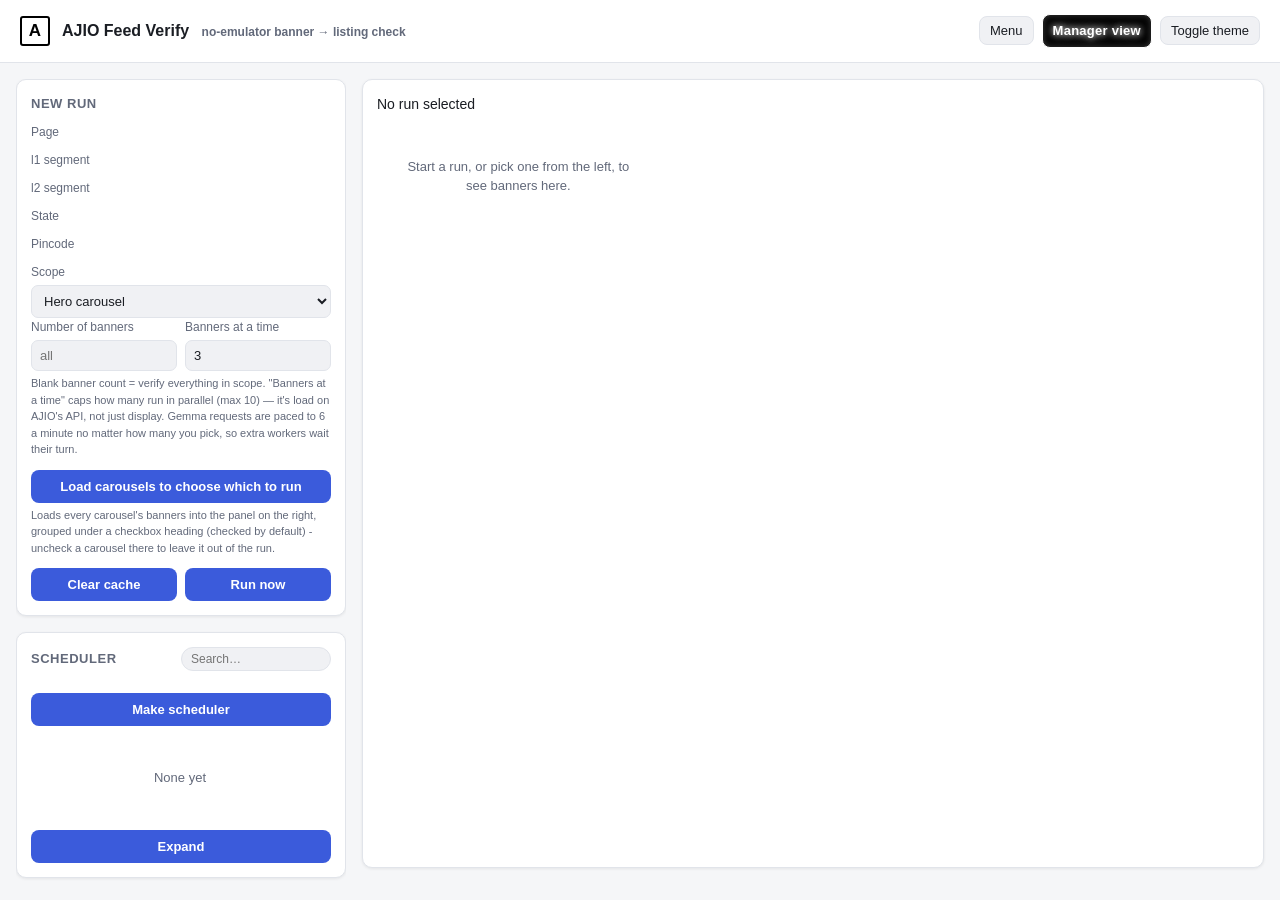
==== commit 208e0dd8: "Menu: top nav, bottom nav, ads and trending as runs, a Menu page and Excel; no-cache UI files; scrip" ====
--- a/web/static/index.html
+++ b/web/static/index.html
@@ -105,6 +105,7 @@
   }
   .row2 { display: grid; grid-template-columns: 1fr 1fr; gap: 8px; }
   .hint { font-size: 11px; color: var(--text-dim); margin-top: 4px; }
+  .run-warn { margin: 0 0 10px; padding: 8px 12px; border-radius: 8px; background: var(--inconclusive-bg); border: 1px solid var(--inconclusive-border); color: var(--inconclusive-text); font-size: 13px; font-weight: 600; }
   button.primary {
     width: 100%; margin-top: 12px; padding: 9px; border: none; border-radius: 8px;
     background: var(--accent); color: var(--accent-text); font-weight: 600; font-size: 13px; cursor: pointer;
@@ -428,12 +429,46 @@
   .start-row input[type=text] { width: 54px; text-align: center; }
   .start-row select { width: 72px; }
   .back-btn { margin-right: 8px; }
+  /* Menu: runs that only fetch pictures and details (top / bottom navigation, ads, trending) */
+  /* the Menu parts get their own block: a label, then big buttons two to a line (four in one line were unreadably small in the narrow sidebar) */
+  .pg-row.pg-menu-row { flex-wrap: wrap; gap: 6px; margin-top: 4px; }
+  .pg-lab { flex: 0 0 100%; font-size: 12px; font-weight: 600; color: var(--text-dim); }
+  .pg-menu-row .pgb { flex: 1 1 calc(50% - 3px); font-size: 14px; padding: 11px 8px; }
+  .pg-menu-row .pgb.on::before { margin-right: 5px; font-size: 13px; }
+  .pgb.menu { background: var(--surface-2); color: var(--text); border-color: var(--accent); }
+  .panel.menu-only :is(#scope, #limit, #workers, #load-carousels-btn) { opacity: .4; pointer-events: none; }
+  .main-panel.menu-open > .main-head, .main-panel.menu-open > .filter-row, .main-panel.menu-open > .grid, .main-panel.menu-open > .run-warn { display: none !important; }
+  #menu-view { display: none; }
+  .main-panel.menu-open > #menu-view { display: block; }
+  .mn-kinds { display: flex; gap: 8px; flex-wrap: wrap; margin: 4px 0 10px; }
+  .mn-kind { display: flex; flex-direction: column; align-items: flex-start; gap: 2px; min-width: 150px; padding: 10px 14px; border-radius: 10px; border: 1px solid var(--border); background: var(--surface-2); color: var(--text); text-align: left; cursor: pointer; }
+  .mn-kind b { font-size: 14px; } .mn-kind small { color: var(--text-dim); font-size: 11px; }
+  .mn-kind[aria-pressed="true"] { background: var(--accent); color: var(--accent-text); border-color: var(--accent); } .mn-kind[aria-pressed="true"] small { color: inherit; opacity: .85; }
+  .mn-meta { display: flex; gap: 10px; align-items: center; flex-wrap: wrap; margin: 4px 0 10px; font-size: 12px; color: var(--text-dim); }
+  .mn-meta select { max-width: 100%; }
+  .mn-level { display: flex; gap: 10px; align-items: flex-start; margin: 8px 0 0 calc(var(--d) * 16px); padding: 8px 0 8px 12px; border-left: 3px solid var(--border); }
+  .mn-lead { flex: none; width: 96px; font-weight: 600; font-size: 12px; color: var(--text-dim); padding-top: 8px; overflow-wrap: anywhere; }
+  .mn-tiles { display: flex; flex-wrap: wrap; gap: 8px; flex: 1; min-width: 0; }
+  .mn-cell { display: flex; flex-direction: column; gap: 3px; max-width: 220px; } .mn-cell.off { opacity: .55; }
+  .mn-tile { display: flex; flex-direction: column; align-items: center; gap: 5px; padding: 8px 10px; border-radius: 8px; border: 1px solid var(--border); background: var(--surface-2); color: var(--text); min-width: 90px; max-width: 220px; cursor: pointer; }
+  .mn-tile:hover { border-color: var(--text-dim); } .mn-tile[aria-pressed="true"] { border-color: var(--accent); box-shadow: 0 0 0 2px var(--accent) inset; }
+  .mn-tile img { height: 48px; max-width: 140px; object-fit: contain; }
+  .k-trending .mn-tile img { height: 90px; }
+  /* an ad: the tile is exactly as wide as its picture, the picture fills it edge to edge, and the link under it stays inside that width */
+  .mn-cell.ad { width: 300px; max-width: 100%; }
+  .mn-cell.ad .mn-tile { width: 100%; max-width: none; padding: 0 0 8px; gap: 5px; overflow: hidden; }
+  .mn-cell.ad .mn-tile img { width: 100%; height: auto; max-width: none; }
+  .mn-cell.ad .mn-link { display: -webkit-box; -webkit-line-clamp: 2; -webkit-box-orient: vertical; overflow: hidden; }
+  .mn-t { font-weight: 600; font-size: 12.5px; text-align: center; overflow-wrap: anywhere; } .mn-d { font-size: 11px; color: var(--text-dim); text-align: center; }
+  .mn-k { font-size: 11px; color: var(--accent); font-weight: 700; } .mn-i { font-size: 10.5px; color: var(--text-dim); }
+  .mn-link, .mn-opens { font-size: 11px; color: var(--text-dim); overflow-wrap: anywhere; padding: 0 3px; } .mn-link { color: var(--accent); }
 </style>
 </head>
 <body>
 <header>
   <div style="display:flex;align-items:center;gap:12px"><span class="logo-mark" aria-hidden="true">A</span><h1>AJIO Feed Verify <span class="sub">no-emulator banner &rarr; listing check</span></h1></div>
   <div style="display:flex;gap:8px;align-items:center">
+    <button class="theme-btn" id="menu-btn" title="What the app shows besides its banners: the menus, ads and trending">Menu</button>
     <a class="theme-btn mgr-btn" href="/manager/" title="The newer view of the same data">Manager view</a>
     <button class="theme-btn" id="theme-toggle">Toggle theme</button>
   </div>
@@ -512,6 +547,7 @@
       <button class="secondary" id="export-btn" style="display:none" disabled>Download Excel</button>
       <button class="secondary danger" id="cancel-btn" style="display:none">Cancel run</button>
     </div>
+    <div class="run-warn" id="run-warn" style="display:none"></div>
     <div class="filter-row" id="filter-row" style="display:none">
       <span class="filter-hint">Filter:</span>
       <div class="counts" id="status-filters"></div>
@@ -523,6 +559,19 @@
       </label>
     </div>
     <div class="grid" id="grid"><div class="empty">Start a run, or pick one from the left, to see banners here.</div></div>
+
+    <div id="menu-view">
+      <div class="sv-head">
+        <div class="sv-title">Menu <span class="filter-hint">what the app shows apart from its banners</span></div>
+        <button class="secondary" id="mn-xlsx" title="One workbook with the newest fetch of each part">Download Excel</button>
+        <button class="secondary" id="mn-part-xlsx" style="display:none">This part as Excel</button>
+        <button class="secondary" id="mn-start" title="Tick a Menu part under New run, on the left">Start a check</button>
+        <button class="secondary" id="mn-close">Close</button>
+      </div>
+      <div class="mn-kinds" id="mn-kinds" role="group" aria-label="Menu parts"></div>
+      <div class="mn-meta" id="mn-meta"></div>
+      <div id="mn-body"></div>
+    </div>
 
     <div id="scheduler-view">
       <div class="sv-head">
@@ -654,8 +703,10 @@
   const btn = o => `<button type="button" class="pgb ${wEsc(o.tier)}" data-v="${wEsc(o.id)}">${wEsc(o.label)}</button>`;
   root.className = "pg-group";
   root.setAttribute("role", "group");
-  root.innerHTML = `<div class="pg-row">${options.filter(o => o.tier !== "standard").map(btn).join("")}</div>` +
-                   `<div class="pg-row">${options.filter(o => o.tier === "standard").map(btn).join("")}</div>`;
+  const menu = options.filter(o => o.tier === "menu");
+  root.innerHTML = `<div class="pg-row">${options.filter(o => o.tier !== "standard" && o.tier !== "menu").map(btn).join("")}</div>` +
+                   `<div class="pg-row">${options.filter(o => o.tier === "standard").map(btn).join("")}</div>` +
+                   (menu.length ? `<div class="pg-row pg-menu-row"><span class="pg-lab" title="Only fetches the pictures and details, nothing is checked">Menu</span>${menu.map(btn).join("")}</div>` : "");
   const ids = options.map(o => o.id);
   const buttons = [...root.querySelectorAll(".pgb")];
   function paint() {
@@ -687,12 +738,22 @@
   return { get: () => chosen.slice(), set };
 }
 
+function menuInfo(id) { return ((typeof meta !== "undefined" && meta && meta.menu_options) || []).find(x => x.id === id); }   // a menu part, or undefined
 function pageLabel(id) {
-  const p = ((typeof meta !== "undefined" && meta && meta.page_options) || []).find(x => x.id === id);
+  const p = ((typeof meta !== "undefined" && meta && meta.page_options) || []).find(x => x.id === id) || menuInfo(id);
   return p ? p.label : id;
 }
 // What a run (or a schedule) checks, in words: the l1/l2 feed for home, the page's name for any other page.
-function runWhat(r) { return (r.page || "home") === "home" ? `${r.l1}/${r.l2}` : pageLabel(r.page); }
+function runWhat(r) {
+  const m = menuInfo(r.page);
+  if (m) return m.label + (m.by_l1 ? ` · ${r.l1}` : "") + (m.by_state ? ` · ${r.state}` : "");
+  return (r.page || "home") === "home" ? `${r.l1}/${r.l2}` : pageLabel(r.page);
+}
+// A run opens where it belongs: banners on the banner sheet, a menu run on the Menu view.
+function openRun(runId) {
+  const r = lastRuns.find(x => x.run_id === runId);
+  if (r && r.kind === "menu") openMenu(runId); else selectRun(runId);
+}
 
 const openPickers = new Set();
 document.addEventListener("mousedown", ev => { for (const p of [...openPickers]) if (!p.root.contains(ev.target)) p.close(); });
@@ -822,9 +883,9 @@
 // The four selections together. els = { l1, l2, state, pincode, summary } (elements to fill); initial =
 // { l1s, l2s, states, pincodes }. read() gives the lists to send - an empty state/pincode means the default,
 // exactly as the server treats it - and the summary line says how many runs that adds up to.
-function makeAxes(els, initial, onChange) {
+function makeAxes(els, initial, onChange, opts = {}) {
   const changed = () => { paintSummary(); if (onChange) onChange(); };
-  const pages = makePageGroup(els.page, meta.page_options, initial.pages || ["home"], changed);
+  const pages = makePageGroup(els.page, opts.menu ? meta.page_options.concat(meta.menu_options) : meta.page_options, initial.pages || ["home"], changed);
   const l1 = makeToggleGroup(els.l1, meta.l1_options, initial.l1s, changed);
   const l2 = makeToggleGroup(els.l2, meta.l2_options, initial.l2s, changed);
   const state = makeStatePicker(els.state, meta.state_options, initial.states, changed, meta.default_state);
@@ -836,21 +897,26 @@
   // only the home page depends on l1/l2; every other page is one run per state x pincode
   function count() {
     const v = read();
-    const perPlace = v.pages.reduce((n, p) => n + (p === "home" ? v.l1s.length * v.l2s.length : 1), 0);
-    return perPlace * v.states.length * v.pincodes.length;
+    // the same arithmetic as the server's expand_combos: a menu part never varies by pincode or l2, by l1 only if its content does, by state only for Ads
+    return v.pages.reduce((n, p) => {
+      const mi = menuInfo(p);
+      return n + (mi ? (mi.by_l1 ? v.l1s.length : 1) * (mi.by_state ? v.states.length : 1) : (p === "home" ? v.l1s.length * v.l2s.length : 1) * v.states.length * v.pincodes.length);
+    }, 0);
   }
   function paintSummary() {
     const v = read(), n = count();
     const over = n > meta.max_combos;
-    const homeOn = v.pages.includes("home"), others = v.pages.length - (homeOn ? 1 : 0);
-    for (const el of [els.l1, els.l2]) {                         // l1 / l2 mean nothing without the home page
-      el.classList.toggle("dim-axis", !homeOn);
+    const homeOn = v.pages.includes("home"), menuN = v.pages.filter(menuInfo).length, others = v.pages.length - (homeOn ? 1 : 0) - menuN;
+    const l1On = homeOn || v.pages.some(pg => (menuInfo(pg) || {}).by_l1);
+    for (const [el, on] of [[els.l1, l1On], [els.l2, homeOn]]) {   // l2 means nothing without Home; l1 also drives the menu parts that change with it
+      el.classList.toggle("dim-axis", !on);
       const lb = el.previousElementSibling;
-      if (lb && lb.tagName === "LABEL") lb.classList.toggle("dim-axis", !homeOn);
+      if (lb && lb.tagName === "LABEL") lb.classList.toggle("dim-axis", !on);
     }
-    const what = [homeOn ? `Home: ${v.l1s.length} l1 × ${v.l2s.length} l2` : null, others ? `${others} other page${others === 1 ? "" : "s"}` : null].filter(Boolean).join(" + ");
+    const what = [homeOn ? `Home: ${v.l1s.length} l1 × ${v.l2s.length} l2` : null, others ? `${others} other page${others === 1 ? "" : "s"}` : null, menuN ? `${menuN} menu part${menuN === 1 ? "" : "s"}` : null].filter(Boolean).join(" + ");
     els.summary.className = "combo-hint" + (over ? " over" : "");
-    els.summary.textContent = n === 1 ? "" :
+    els.summary.textContent = n === 1 ? "" : menuN ?
+      `${n} runs: ${what}. Menu parts ignore the pincode, and only Ads uses the state` + (over ? ` - over the limit of ${meta.max_combos}, narrow it down` : ", one after another") :
       `(${what}) × ${v.states.length} state${v.states.length === 1 ? "" : "s"} × ${v.pincodes.length} pincode${v.pincodes.length === 1 ? "" : "s"} = ${n} runs` +
       (over ? ` - over the limit of ${meta.max_combos}, narrow it down` : ", one after another");
   }
@@ -884,6 +950,8 @@
 
 function updateRunButton() {
   document.getElementById("run-btn").disabled = !runAxes || runAxes.over();
+  // only menu parts picked: scope, banner count, workers and carousels do not apply
+  if (runAxes) document.querySelector(".sidebar .panel").classList.toggle("menu-only", runAxes.read().pages.every(menuInfo));
 }
 
 async function loadMeta() {
@@ -892,7 +960,8 @@
     { page: document.getElementById("run-page"), l1: document.getElementById("run-l1"), l2: document.getElementById("run-l2"), state: document.getElementById("run-state"),
       pincode: document.getElementById("run-pincode"), summary: document.getElementById("run-combos") },
     { pages: ["home"], l1s: [meta.l1_options[0]], l2s: [meta.l2_options[0]], states: [meta.default_state], pincodes: [meta.default_pincode] },
-    updateRunButton);
+    updateRunButton, { menu: true });
+  updateRunButton();
 }
 
 // ---- runs ----------------------------------------------------------------
@@ -1042,7 +1111,7 @@
     });
     if (queued) flash(`Started run 1 of ${combos}. The other ${queued} start one after another as each finishes - they'll appear under Recent runs.`);
     await loadRuns();
-    selectRun(run_id);
+    openRun(run_id);
   } catch (e) {
     alert("Could not start run: " + errText(e));
   } finally {
@@ -1087,13 +1156,14 @@
     el.className = "run-item" + (r.run_id === currentRunId ? " active" : "");
     const c = r.counts || {};
     // Not just the first letter: PASS/PENDING/PROCESSING all start with "P" and would collide.
-    const tally = Object.entries(c).map(([k, v]) => `${STATUS_ABBR[k] || k[0]}${v}`).join(" ");
+    const menuRun = r.kind === "menu";
+    const tally = menuRun ? (r.status === "running" ? "fetching" : `${(r.menu || {}).items || 0} items`) : Object.entries(c).map(([k, v]) => `${STATUS_ABBR[k] || k[0]}${v}`).join(" ");
     // with several states/pincodes per run, two runs can differ only by location - so say it whenever it isn't the default
     const loc = (r.state !== meta.default_state || r.pincode !== meta.default_pincode) ? ` · ${r.state} ${r.pincode}` : "";
-    el.innerHTML = `<div>${fmtTime(r.started_at)}<br><span style="color:var(--text-dim)">${escapeHtml(runWhat(r))}${loc} · ${r.scope} · ${tally}</span></div>
+    el.innerHTML = `<div>${fmtTime(r.started_at)}<br><span style="color:var(--text-dim)">${escapeHtml(runWhat(r))}${menuRun ? "" : loc + " · " + r.scope} · ${tally}</span></div>
       <span class="status status-${r.status}">${r.status}</span>
       <button class="dismiss" title="Remove from this list (keeps the run's files on disk)">&times;</button>`;
-    el.addEventListener("click", () => selectRun(r.run_id));
+    el.addEventListener("click", () => openRun(r.run_id));
     el.querySelector(".dismiss").addEventListener("click", async (e) => {
       e.stopPropagation();
       try {
@@ -1476,11 +1546,12 @@
 }
 
 function paintRunPicker() {
+  document.getElementById("run-warn").style.display = "none";
   const grid = document.getElementById("grid");
   if (!lastRuns.length) { grid.innerHTML = '<div class="empty">No runs yet - set one up on the left and hit Run now.</div>'; return; }
   grid.innerHTML = `<div class="sv-cards" style="grid-column:1/-1">${lastRuns.map(r => runCardHtml(r, { manage: true })).join("")}</div>`;
   grid.querySelectorAll(".run-card").forEach(card => {
-    const open = () => selectRun(card.dataset.run);
+    const open = () => openRun(card.dataset.run);
     card.addEventListener("click", open);
     card.addEventListener("keydown", ev => { if (ev.target === card && (ev.key === "Enter" || ev.key === " ")) { ev.preventDefault(); open(); } });
   });
@@ -1504,6 +1575,9 @@
   const exportBtn = document.getElementById("export-btn");
   exportBtn.style.display = "";
   exportBtn.disabled = run.status === "running";
+  const warn = document.getElementById("run-warn");
+  warn.textContent = (run.warnings || []).join(" ");
+  warn.style.display = warn.textContent ? "" : "none";
   const banners = await api(`/api/runs/${runId}/banners`);
   renderGrid(banners);
   if (run.status !== "running") banners.filter(b => b.result === "PROCESSING").forEach(b => watchRetry(b.banner_id));   // a Retry still going
@@ -1749,8 +1823,123 @@
   if (sv.mode === "list" || sv.mode === "detail") renderScheduler();   // never while a form is being filled in
 }
 
+
+// ---- Menu view: top / bottom navigation, ads and trending (runs that only fetch pictures and details, qa/app_menus.py) ----
+// The first row holds the four parts; picking a tile opens the next row with its sub-entries, and so on.
+const MENU_KINDS = ["top-nav", "bottom-nav", "ads", "trending"];
+const MN = { kind: null, runId: null, data: null, error: "", path: [], timer: null };      // path[depth] = the id picked in that row
+const menuRunsOf = kind => lastRuns.filter(r => r.kind === "menu" && (menuInfo(r.page) || {}).kind === kind);   // newest first, like the list
+function menuKindLabel(kind) { const p = ((meta && meta.menu_options) || []).find(x => x.kind === kind); return p ? p.label : kind; }
+function bestMenuRun(kind) { const rs = menuRunsOf(kind); return rs.find(r => r.status === "done") || rs.find(r => r.status === "running") || rs[0] || null; }
+function menuImg(it, i = 0) {
+  const f = (it.image_files || [])[i];
+  return f ? `/api/runs/${encodeURIComponent(MN.runId)}/images/${encodeURIComponent(f)}` : (it.images || [])[i] || "";
+}
+const shortLink = u => String(u).replace(/^https?:\/\/(www\.)?/, "").replace(/\/$/, "");
+
+async function loadMenuData() {
+  MN.data = null; MN.error = "";
+  const run = lastRuns.find(r => r.run_id === MN.runId);
+  if (!run || run.status === "running") return;
+  if (run.status !== "done") { MN.error = run.status === "cancelled" ? "That run was stopped before it fetched anything." : "That run failed, so there is nothing to show."; return; }
+  const id = MN.runId;
+  try { const d = await api(`/api/runs/${encodeURIComponent(id)}/menu`); if (id === MN.runId) MN.data = d; }
+  catch (e) { if (id === MN.runId) MN.error = errText(e); }
+}
+function menuTilesHtml(depth, row, kids) {
+  const picked = MN.path[depth];
+  return row.map(it => {
+    const img = menuImg(it), n = (kids.get(it.id) || []).length;
+    const label = it.title || (it.description ? `Ad, ${it.description}` : "Ad");
+    const link = it.link ? `<a class="mn-link" href="${escapeHtml(it.link)}" target="_blank" rel="noopener noreferrer" title="${escapeHtml(it.link)}">${escapeHtml(shortLink(it.link))}</a>`
+      : it.opens ? `<span class="mn-opens">${escapeHtml(it.opens)}</span>` : "";
+    return `<div class="mn-cell${it.active === false ? " off" : ""}${img && MN.kind === "ads" ? " ad" : ""}"><button type="button" class="mn-tile" data-id="${it.id}" data-depth="${depth}" aria-pressed="${picked === it.id}">
+      ${img ? `<img src="${escapeHtml(img)}" alt="">` : ""}<span class="mn-t">${escapeHtml(label)}</span>${it.description && it.title ? `<span class="mn-d">${escapeHtml(it.description)}</span>` : ""}${n ? `<span class="mn-k">${n} &rsaquo;</span>` : ""}${it.active === false ? '<span class="mn-i">inactive</span>' : ""}</button>${link}</div>`;
+  }).join("");
+}
+function menuLevelsHtml() {
+  if (!MN.data) return "";
+  const kids = new Map(), byId = new Map(MN.data.items.map(i => [i.id, i]));
+  for (const it of MN.data.items) { const k = it.parent == null ? -1 : it.parent; if (!kids.has(k)) kids.set(k, []); kids.get(k).push(it); }
+  let html = "", parent = -1;
+  for (let depth = 0; kids.get(parent); depth++) {
+    const lead = parent === -1 ? menuKindLabel(MN.kind) : (byId.get(parent).title || "Ads");
+    html += `<div class="mn-level" style="--d:${depth}"><span class="mn-lead">${escapeHtml(lead)}</span><div class="mn-tiles">${menuTilesHtml(depth, kids.get(parent), kids)}</div></div>`;
+    const picked = MN.path[depth];
+    if (picked == null || !kids.get(picked)) break;
+    parent = picked;
+  }
+  return html;
+}
+function paintMenuView() {
+  const body = byId("mn-body"); if (!body) return;
+  const finished = lastRuns.some(r => r.kind === "menu" && r.status === "done");
+  byId("mn-xlsx").disabled = !finished;
+  byId("mn-kinds").innerHTML = MENU_KINDS.map(k => {
+    const r = bestMenuRun(k);
+    const note = !r ? "Nothing fetched yet" : r.status === "running" ? "Fetching..." : r.status === "done" ? `${(r.menu || {}).items || 0} items, ${fmtTime(r.started_at)}` : "Last try failed";
+    return `<button type="button" class="mn-kind" data-kind="${k}" aria-pressed="${MN.kind === k}"><b>${escapeHtml(menuKindLabel(k))}</b><small>${escapeHtml(note)}</small></button>`;
+  }).join("");
+  const partBtn = byId("mn-part-xlsx");
+  if (!MN.kind) { byId("mn-meta").innerHTML = ""; partBtn.style.display = "none"; body.innerHTML = '<div class="empty">Pick a part above to see what the app shows there.</div>'; return; }
+  const runs = menuRunsOf(MN.kind), run = lastRuns.find(r => r.run_id === MN.runId);
+  byId("mn-meta").innerHTML = runs.length ? `<label>Showing <select id="mn-run">${runs.map(r => `<option value="${escapeHtml(r.run_id)}" ${r.run_id === MN.runId ? "selected" : ""}>${escapeHtml(fmtTime(r.started_at))} · ${escapeHtml(runWhat(r))}${r.status === "done" ? ` · ${(r.menu || {}).items || 0} items` : ` · ${escapeHtml(r.status)}`}</option>`).join("")}</select></label>` : "";
+  partBtn.style.display = run && run.status === "done" ? "" : "none";
+  if (!run) { body.innerHTML = `<div class="empty">No ${escapeHtml(menuKindLabel(MN.kind))} fetched yet. Tick it under Menu in New run, on the left, and hit Run now. It only fetches the pictures and details, nothing is checked.</div>`; return; }
+  if (run.status === "running") { body.innerHTML = '<div class="empty">Fetching it now. This fills in by itself.</div>'; return; }
+  if (MN.error) { body.innerHTML = `<div class="empty">${escapeHtml(MN.error)}</div>`; return; }
+  body.innerHTML = MN.data ? `<div class="k-${MN.kind}">${menuLevelsHtml()}</div>` : '<div class="empty">Loading.</div>';
+}
+async function selectMenuRun(runId) {
+  clearTimeout(MN.timer);
+  MN.runId = runId; MN.path = []; MN.data = null; MN.error = "";        // clear the old data first: its pictures belong to another run
+  paintMenuView(); await loadMenuData(); paintMenuView();
+  const run = lastRuns.find(r => r.run_id === runId);
+  if (run && run.status === "running") MN.timer = setTimeout(async () => { try { await loadRuns(); } catch (e) { /* next tick */ } if (document.querySelector(".main-panel").classList.contains("menu-open") && MN.runId === runId) selectMenuRun(runId); }, 3000);
+}
+function pickMenuKind(kind) {
+  MN.kind = kind; MN.path = [];
+  const run = bestMenuRun(kind);
+  if (run) selectMenuRun(run.run_id); else { clearTimeout(MN.timer); MN.runId = null; MN.data = null; MN.error = ""; paintMenuView(); }
+}
+async function openMenu(runId = null) {
+  closeScheduler();
+  const panel = document.querySelector(".main-panel");
+  panel.classList.add("menu-open"); panel.scrollTop = 0;
+  try { await loadRuns(); } catch (e) { /* the list may be a little old */ }
+  const wanted = runId ? lastRuns.find(r => r.run_id === runId) : null;
+  if (wanted && wanted.kind === "menu") MN.kind = menuInfo(wanted.page).kind;
+  const run = wanted && wanted.kind === "menu" ? wanted : (MN.kind ? bestMenuRun(MN.kind) : null);
+  if (run) await selectMenuRun(run.run_id); else paintMenuView();
+}
+function closeMenu() {
+  clearTimeout(MN.timer);
+  document.querySelector(".main-panel").classList.remove("menu-open");
+}
+byId("menu-btn").addEventListener("click", () => openMenu());
+byId("mn-close").addEventListener("click", closeMenu);
+byId("mn-start").addEventListener("click", () => { document.querySelector(".sidebar").scrollTop = 0; flash("Tick a Menu part under New run on the left, then Run now."); });
+byId("mn-xlsx").addEventListener("click", () => downloadFile("/api/menu/export.xlsx"));
+byId("mn-part-xlsx").addEventListener("click", () => { if (MN.runId) downloadFile(`/api/runs/${encodeURIComponent(MN.runId)}/export.xlsx`); });
+byId("menu-view").addEventListener("click", ev => {
+  const k = ev.target.closest(".mn-kind[data-kind]"); if (k) { pickMenuKind(k.dataset.kind); return; }
+  const t = ev.target.closest(".mn-tile[data-id]");
+  if (t) {
+    const depth = Number(t.dataset.depth), id = Number(t.dataset.id);
+    if (MN.path[depth] === id) MN.path.length = depth; else { MN.path[depth] = id; MN.path.length = depth + 1; }
+    paintMenuView();
+  }
+});
+byId("menu-view").addEventListener("change", ev => { if (ev.target.id === "mn-run") selectMenuRun(ev.target.value); });
+function downloadFile(url) {
+  const a = document.createElement("a");
+  a.href = url; a.download = "";
+  document.body.appendChild(a); a.click(); a.remove();
+}
+
 // ---- the sub-window ----
 function openScheduler(mode, id = null, editing = null) {
+  closeMenu();
   sv = { mode, id, editing };
   if (mode === "form") {
     formExcluded = new Map(((editing && editing.excluded_sections) || []).map(x => [x.id, x.label]));
@@ -1763,6 +1952,7 @@
 }
 
 function closeScheduler() {
+  closeMenu();
   sv.mode = "closed";
   renderToken++;
   clearTimeout(detailTimer);
@@ -1948,18 +2138,19 @@
   const total = Object.values(r.counts || {}).reduce((a, b) => a + b, 0);
   const took = r.finished_at ? fmtDuration(Math.max(0, Math.round((new Date(r.finished_at) - new Date(r.started_at)) / 1000))) : "";
   const left = (r.excluded_sections || []).length;
+  const menu = r.kind === "menu", items = ((r.menu || {}).items) || 0;
   return `
-    <div class="card run-card ${health}" data-run="${escapeHtml(r.run_id)}" tabindex="0" role="button" title="Open this run's banners">
+    <div class="card run-card ${health}" data-run="${escapeHtml(r.run_id)}" tabindex="0" role="button" title="${menu ? "Open this run's menu" : "Open this run's banners"}">
       <div class="body">
         <div class="badge-row"><span class="carousel-label">${escapeHtml(fmtTime(r.started_at))}</span>
           <span class="result-badge ${health}">${escapeHtml(r.status.toUpperCase())}</span></div>
-        <p class="alt">${(r.page || "home") === "home" ? `<b>${escapeHtml(r.l1)}</b> / <b>${escapeHtml(r.l2)}</b>` : `<b>${escapeHtml(pageLabel(r.page))}</b>`}</p>
-        <p class="dest">${escapeHtml(r.state)} · pincode ${escapeHtml(r.pincode)}</p>
+        <p class="alt">${menu ? `<b>${escapeHtml(runWhat(r))}</b>` : (r.page || "home") === "home" ? `<b>${escapeHtml(r.l1)}</b> / <b>${escapeHtml(r.l2)}</b>` : `<b>${escapeHtml(pageLabel(r.page))}</b>`}</p>
+        ${menu ? "" : `<p class="dest">${escapeHtml(r.state)} · pincode ${escapeHtml(r.pincode)}</p>
         <div class="tally">${tallyHtml(r.counts) || '<span class="carousel-label">no results yet</span>'}</div>
-        <div>${diffHtml(r.diff)}</div>
-        <div class="tags"><span class="tag">${total} banner${total === 1 ? "" : "s"}</span>${took ? `<span class="tag">took ${took}</span>` : ""}${left ? `<span class="tag">${left} carousel${left === 1 ? "" : "s"} left out</span>` : ""}</div>
+        <div>${diffHtml(r.diff)}</div>`}
+        <div class="tags"><span class="tag">${menu ? `${items} item${items === 1 ? "" : "s"}` : `${total} banner${total === 1 ? "" : "s"}`}</span>${took ? `<span class="tag">took ${took}</span>` : ""}${left ? `<span class="tag">${left} carousel${left === 1 ? "" : "s"} left out</span>` : ""}</div>
         ${(() => {
-          const canXlsx = (opts.excel && r.status === "done") || (opts.manage && r.status !== "running" && total > 0);
+          const canXlsx = (opts.excel && r.status === "done") || (opts.manage && r.status !== "running" && (total > 0 || (menu && r.status === "done")));
           const canDelete = opts.manage && r.status !== "running";
           return canXlsx || canDelete ? `<div class="sv-actions-row">${canXlsx ? `<button type="button" class="secondary" data-xlsx="${escapeHtml(r.run_id)}" title="Save this run's results as an Excel file">Save as Excel</button>` : ""}${canDelete ? `<button type="button" class="secondary danger" data-delrun="${escapeHtml(r.run_id)}" title="Delete this run and its files for good">Delete</button>` : ""}</div>` : "";
         })()}
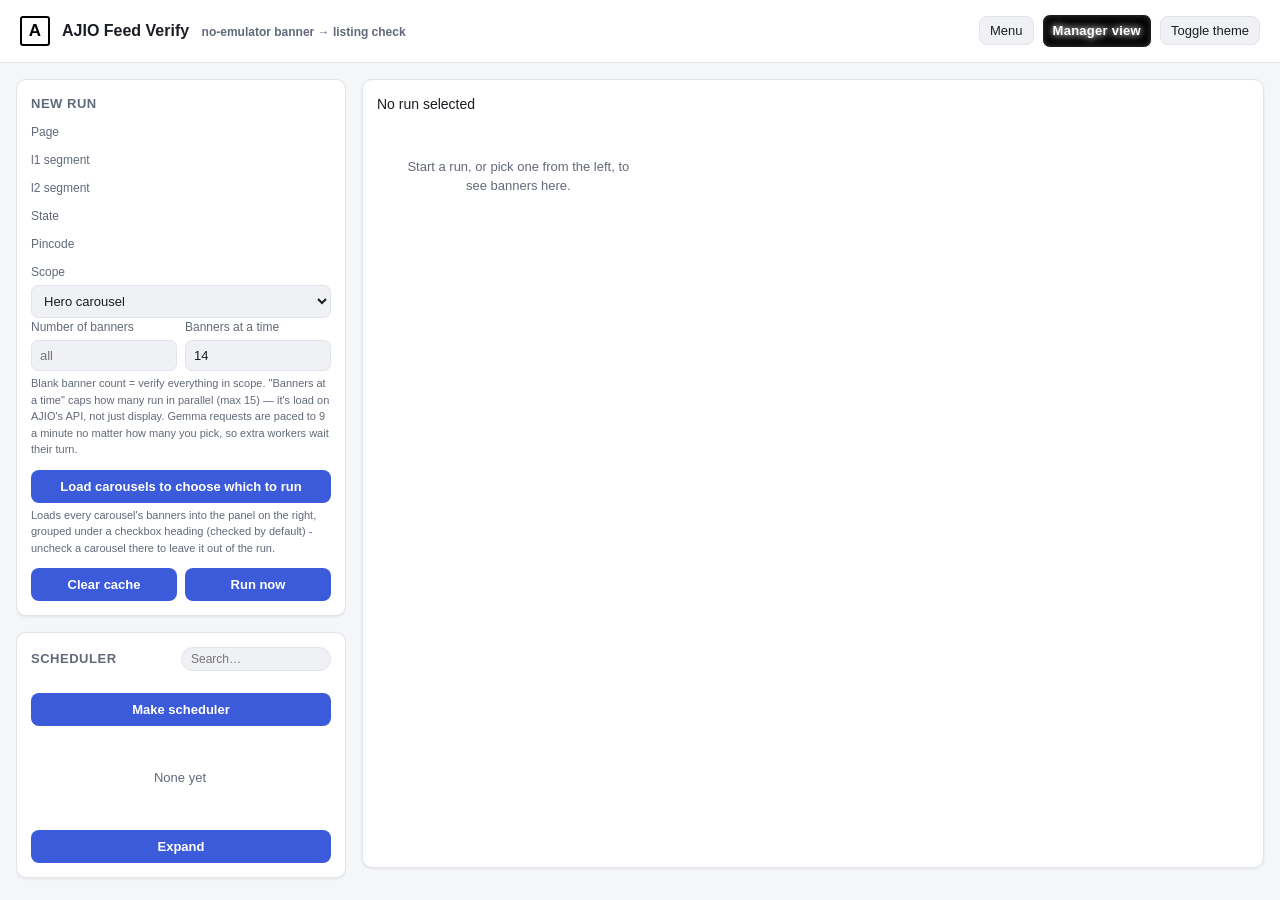
==== commit 03af6d20: "Escape spelling words shown in the classic UI; Gemma pace 9 a minute and 14 banners at a time by def" ====
--- a/web/static/index.html
+++ b/web/static/index.html
@@ -505,10 +505,10 @@
         </div>
         <div>
           <label for="workers">Banners at a time</label>
-          <input type="number" id="workers" min="1" max="10" value="3">
+          <input type="number" id="workers" min="1" max="15" value="14">
         </div>
       </div>
-      <div class="hint">Blank banner count = verify everything in scope. "Banners at a time" caps how many run in parallel (max 10) — it's load on AJIO's API, not just display. Gemma requests are paced to 6 a minute no matter how many you pick, so extra workers wait their turn.</div>
+      <div class="hint">Blank banner count = verify everything in scope. "Banners at a time" caps how many run in parallel (max 15) — it's load on AJIO's API, not just display. Gemma requests are paced to 9 a minute no matter how many you pick, so extra workers wait their turn.</div>
 
       <button class="primary" id="load-carousels-btn">Load carousels to choose which to run</button>
       <div class="hint">Loads every carousel's banners into the panel on the right, grouped under a checkbox heading (checked by default) - uncheck a carousel there to leave it out of the run.</div>
@@ -979,7 +979,7 @@
     ...runAxes.read(),
     scope: document.getElementById("scope").value,
     banner_limit: limitVal ? parseInt(limitVal, 10) : null,
-    workers: Math.max(1, Math.min(meta.max_workers, parseInt(document.getElementById("workers").value || "3", 10))),
+    workers: Math.max(1, Math.min(meta.max_workers, parseInt(document.getElementById("workers").value || "14", 10))),
     excluded_sections: [...excluded],
   };
 }
@@ -1336,7 +1336,12 @@
     const list = truncate ? truncatedList(c.extra_brands) : c.extra_brands.join(", ");
     parts.push(`listing has extra brands not named on the banner: ${list}`);
   }
+  if (spellingText(c)) parts.push(spellingText(c));
   return parts.join("; ");
+}
+// the misspellings Gemma found on the banner's own picture, as one line (mirrors qa/feed_verify.py spelling_text)
+function spellingText(c) {      // escaped: the card and popup show reasons as HTML
+  return (c.spelling_errors || []).map(e => `spelling: &quot;${escapeHtml(e.word)}&quot; should be &quot;${escapeHtml(e.correction)}&quot;`).join("; ");
 }
 
 function hotspotReason(h) {
@@ -1347,6 +1352,7 @@
   if (c.title_matches_deal === false) parts.push("title doesn't match the deal");
   if (c.gender_matches === false) parts.push("gender mismatch");
   if (c.extra_brands && c.extra_brands.length) parts.push(`extra brands ${c.extra_brands.join(", ")}`);
+  if (spellingText(c)) parts.push(spellingText(c));
   return parts.join("; ");
 }
 
@@ -1637,6 +1643,7 @@
     ["Gender matches?", c.gender_matches],
     ["Missing brands", (c.missing_brands || []).join(", ")],
     ["Extra brands", (c.extra_brands || []).join(", ")],
+    ["Misspelt words", (c.spelling_errors || []).map(e => `${escapeHtml(e.word)} (should be ${escapeHtml(e.correction)})`).join(", ")],
   ].filter(([, v]) => v !== undefined && v !== null && v !== "");
   document.getElementById("modal-detail").innerHTML = rows.map(([k, v]) => `<dt>${k}</dt><dd>${v}</dd>`).join("") +
     (b.can_retry ? `<button class="secondary" id="modal-retry" style="margin-top:10px">Retry this banner</button>` : "");
@@ -1833,8 +1840,9 @@
 function bestMenuRun(kind) { const rs = menuRunsOf(kind); return rs.find(r => r.status === "done") || rs.find(r => r.status === "running") || rs[0] || null; }
 function menuImg(it, i = 0) {
   const f = (it.image_files || [])[i];
-  return f ? `/api/runs/${encodeURIComponent(MN.runId)}/images/${encodeURIComponent(f)}` : (it.images || [])[i] || "";
-}
+  return f ? `/api/runs/${encodeURIComponent(MN.runId)}/images/${encodeURIComponent(f)}` : safeUrl((it.images || [])[i]);
+}
+const safeUrl = u => /^https?:\/\/\S+$/i.test(String(u || "").trim()) ? String(u).trim() : "";      // links and pictures come from third parties: never javascript:, data: ...
 const shortLink = u => String(u).replace(/^https?:\/\/(www\.)?/, "").replace(/\/$/, "");
 
 async function loadMenuData() {
@@ -1851,7 +1859,8 @@
   return row.map(it => {
     const img = menuImg(it), n = (kids.get(it.id) || []).length;
     const label = it.title || (it.description ? `Ad, ${it.description}` : "Ad");
-    const link = it.link ? `<a class="mn-link" href="${escapeHtml(it.link)}" target="_blank" rel="noopener noreferrer" title="${escapeHtml(it.link)}">${escapeHtml(shortLink(it.link))}</a>`
+    const href = safeUrl(it.link);
+    const link = href ? `<a class="mn-link" href="${escapeHtml(href)}" target="_blank" rel="noopener noreferrer" title="${escapeHtml(href)}">${escapeHtml(shortLink(href))}</a>`
       : it.opens ? `<span class="mn-opens">${escapeHtml(it.opens)}</span>` : "";
     return `<div class="mn-cell${it.active === false ? " off" : ""}${img && MN.kind === "ads" ? " ad" : ""}"><button type="button" class="mn-tile" data-id="${it.id}" data-depth="${depth}" aria-pressed="${picked === it.id}">
       ${img ? `<img src="${escapeHtml(img)}" alt="">` : ""}<span class="mn-t">${escapeHtml(label)}</span>${it.description && it.title ? `<span class="mn-d">${escapeHtml(it.description)}</span>` : ""}${n ? `<span class="mn-k">${n} &rsaquo;</span>` : ""}${it.active === false ? '<span class="mn-i">inactive</span>' : ""}</button>${link}</div>`;
@@ -2511,7 +2520,7 @@
     ...formAxes.read(),
     scope: byId("sf-scope").value,
     banner_limit: limit ? parseInt(limit, 10) : null,
-    workers: Math.max(1, Math.min(meta.max_workers, parseInt(byId("sf-workers").value || "3", 10))),
+    workers: Math.max(1, Math.min(meta.max_workers, parseInt(byId("sf-workers").value || "14", 10))),
     enabled: byId("sf-enabled").checked,
     notify_mode: byId("sf-notify").value,
     notify_toast: byId("sf-toast").checked,
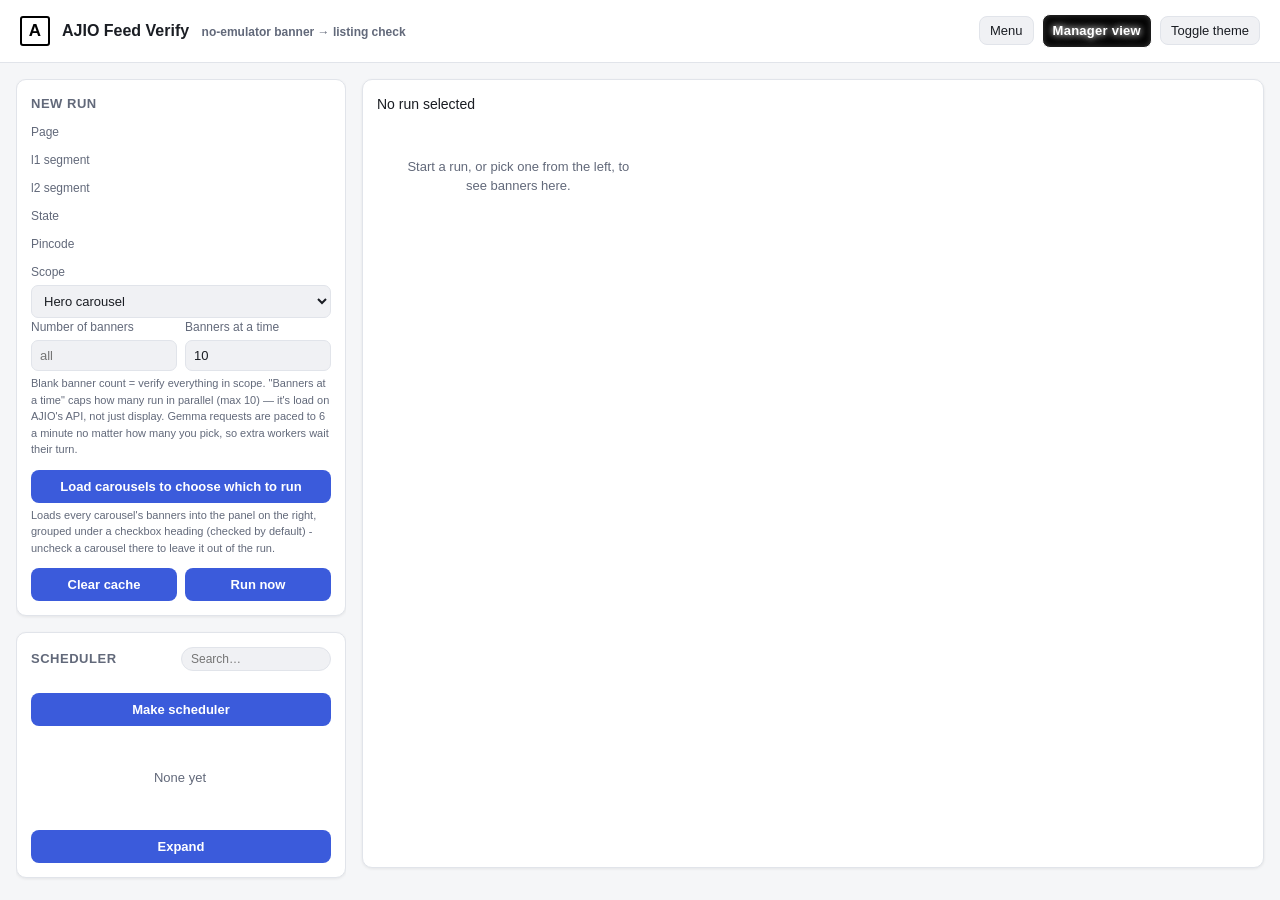
==== commit 7a6764ac: "Gemma pace back to 6 a minute with the measured token numbers, 10 banners at a time by default; corr" ====
--- a/web/static/index.html
+++ b/web/static/index.html
@@ -505,10 +505,10 @@
         </div>
         <div>
           <label for="workers">Banners at a time</label>
-          <input type="number" id="workers" min="1" max="15" value="14">
+          <input type="number" id="workers" min="1" max="10" value="10">
         </div>
       </div>
-      <div class="hint">Blank banner count = verify everything in scope. "Banners at a time" caps how many run in parallel (max 15) — it's load on AJIO's API, not just display. Gemma requests are paced to 9 a minute no matter how many you pick, so extra workers wait their turn.</div>
+      <div class="hint">Blank banner count = verify everything in scope. "Banners at a time" caps how many run in parallel (max 10) — it's load on AJIO's API, not just display. Gemma requests are paced to 6 a minute no matter how many you pick, so extra workers wait their turn.</div>
 
       <button class="primary" id="load-carousels-btn">Load carousels to choose which to run</button>
       <div class="hint">Loads every carousel's banners into the panel on the right, grouped under a checkbox heading (checked by default) - uncheck a carousel there to leave it out of the run.</div>
@@ -979,7 +979,7 @@
     ...runAxes.read(),
     scope: document.getElementById("scope").value,
     banner_limit: limitVal ? parseInt(limitVal, 10) : null,
-    workers: Math.max(1, Math.min(meta.max_workers, parseInt(document.getElementById("workers").value || "14", 10))),
+    workers: Math.max(1, Math.min(meta.max_workers, parseInt(document.getElementById("workers").value || "10", 10))),
     excluded_sections: [...excluded],
   };
 }
@@ -2520,7 +2520,7 @@
     ...formAxes.read(),
     scope: byId("sf-scope").value,
     banner_limit: limit ? parseInt(limit, 10) : null,
-    workers: Math.max(1, Math.min(meta.max_workers, parseInt(byId("sf-workers").value || "14", 10))),
+    workers: Math.max(1, Math.min(meta.max_workers, parseInt(byId("sf-workers").value || "10", 10))),
     enabled: byId("sf-enabled").checked,
     notify_mode: byId("sf-notify").value,
     notify_toast: byId("sf-toast").checked,
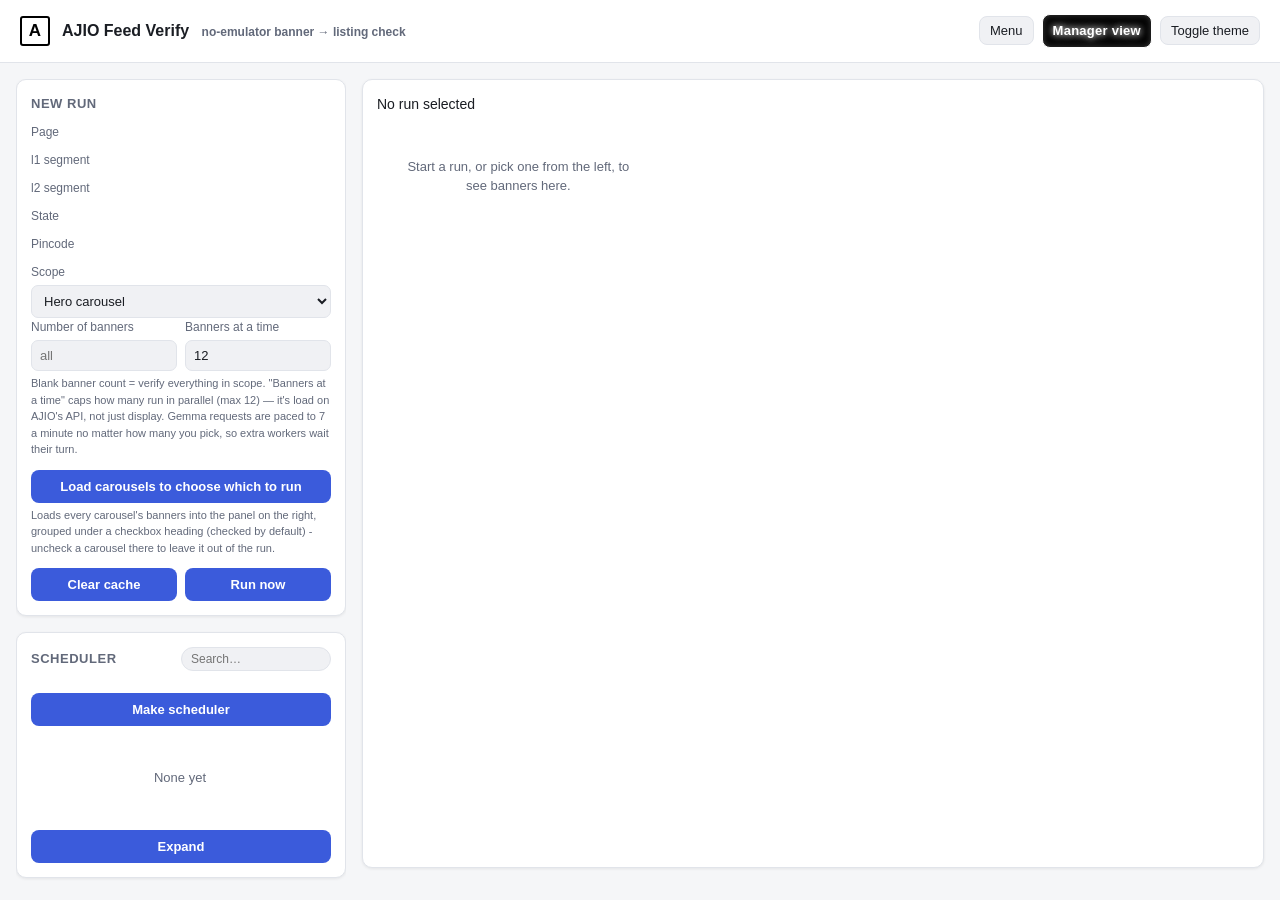
==== commit 74e6b431: "Shorter Gemma prompt (681 tokens instead of 1,061, same fields); pace 7 a minute, 12 banners at a ti" ====
--- a/web/static/index.html
+++ b/web/static/index.html
@@ -505,10 +505,10 @@
         </div>
         <div>
           <label for="workers">Banners at a time</label>
-          <input type="number" id="workers" min="1" max="10" value="10">
+          <input type="number" id="workers" min="1" max="12" value="12">
         </div>
       </div>
-      <div class="hint">Blank banner count = verify everything in scope. "Banners at a time" caps how many run in parallel (max 10) — it's load on AJIO's API, not just display. Gemma requests are paced to 6 a minute no matter how many you pick, so extra workers wait their turn.</div>
+      <div class="hint">Blank banner count = verify everything in scope. "Banners at a time" caps how many run in parallel (max 12) — it's load on AJIO's API, not just display. Gemma requests are paced to 7 a minute no matter how many you pick, so extra workers wait their turn.</div>
 
       <button class="primary" id="load-carousels-btn">Load carousels to choose which to run</button>
       <div class="hint">Loads every carousel's banners into the panel on the right, grouped under a checkbox heading (checked by default) - uncheck a carousel there to leave it out of the run.</div>
@@ -979,7 +979,7 @@
     ...runAxes.read(),
     scope: document.getElementById("scope").value,
     banner_limit: limitVal ? parseInt(limitVal, 10) : null,
-    workers: Math.max(1, Math.min(meta.max_workers, parseInt(document.getElementById("workers").value || "10", 10))),
+    workers: Math.max(1, Math.min(meta.max_workers, parseInt(document.getElementById("workers").value || "12", 10))),
     excluded_sections: [...excluded],
   };
 }
@@ -2520,7 +2520,7 @@
     ...formAxes.read(),
     scope: byId("sf-scope").value,
     banner_limit: limit ? parseInt(limit, 10) : null,
-    workers: Math.max(1, Math.min(meta.max_workers, parseInt(byId("sf-workers").value || "10", 10))),
+    workers: Math.max(1, Math.min(meta.max_workers, parseInt(byId("sf-workers").value || "12", 10))),
     enabled: byId("sf-enabled").checked,
     notify_mode: byId("sf-notify").value,
     notify_toast: byId("sf-toast").checked,
